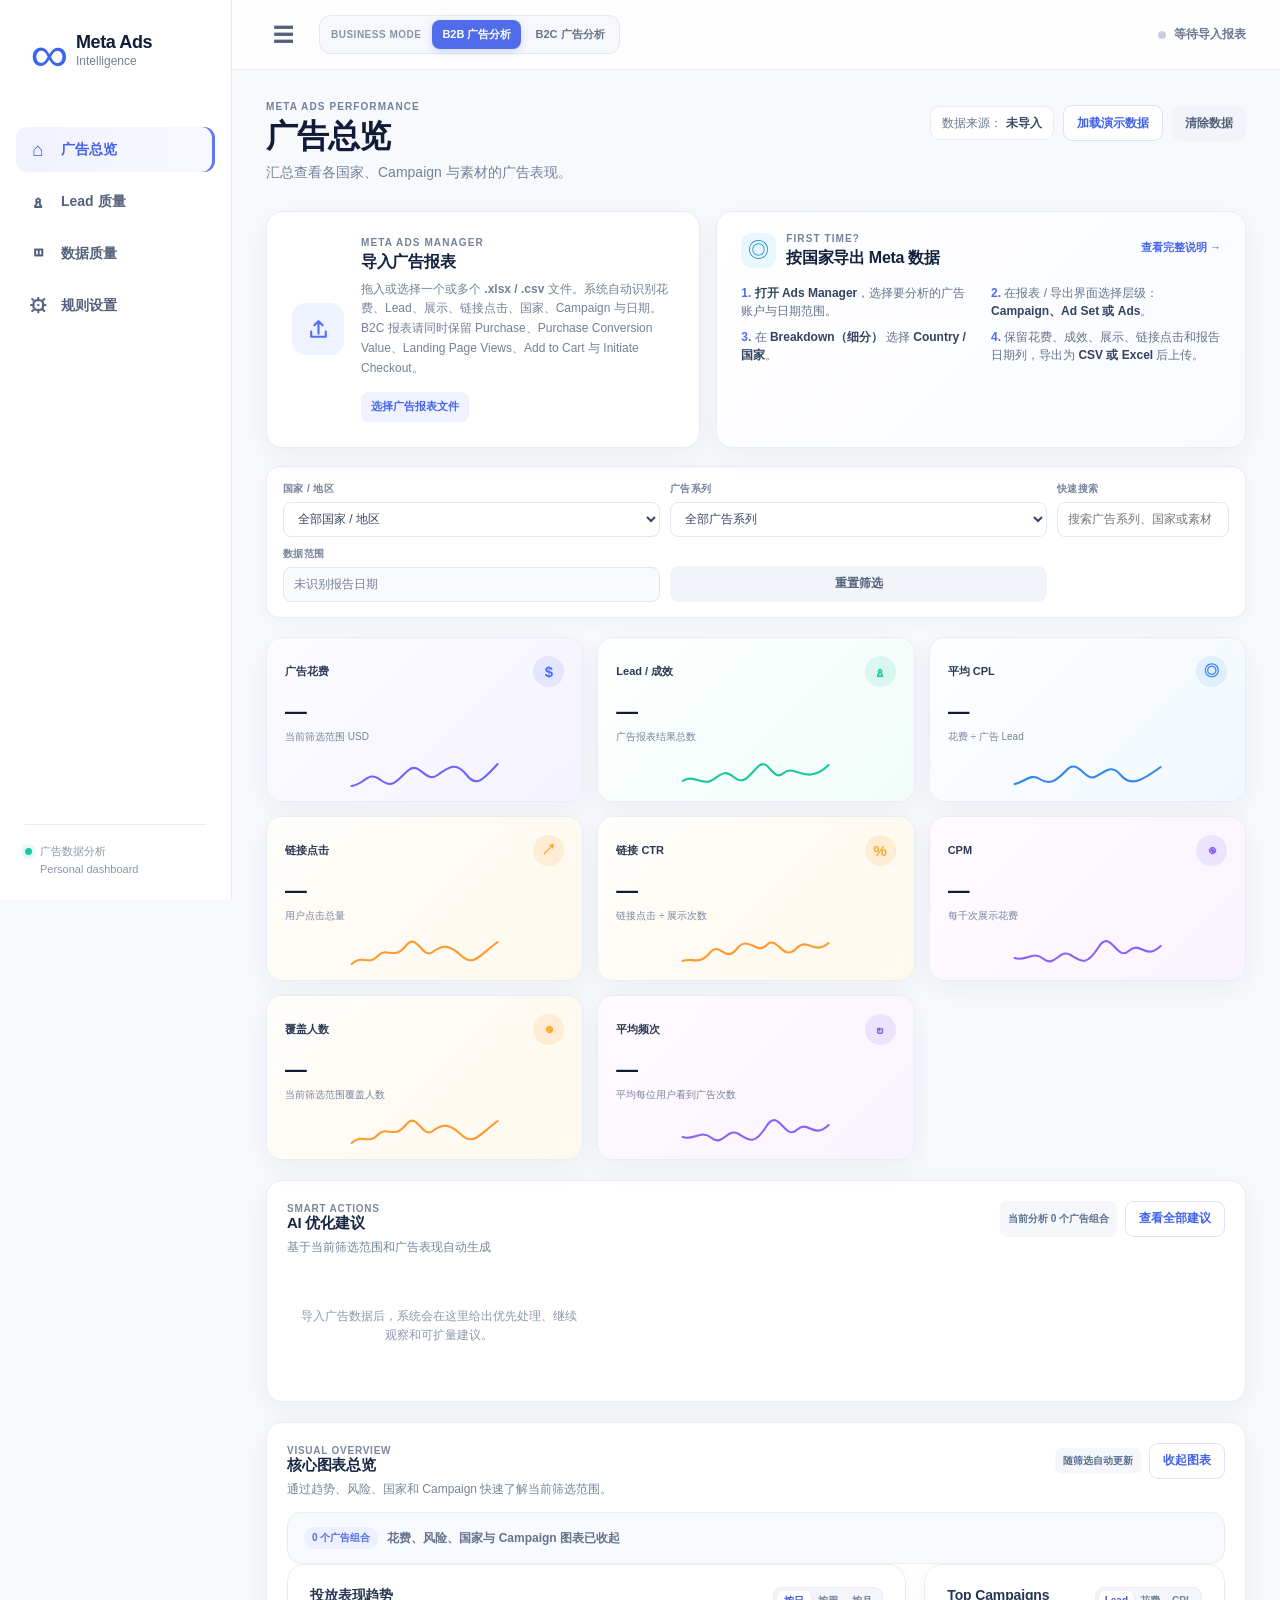
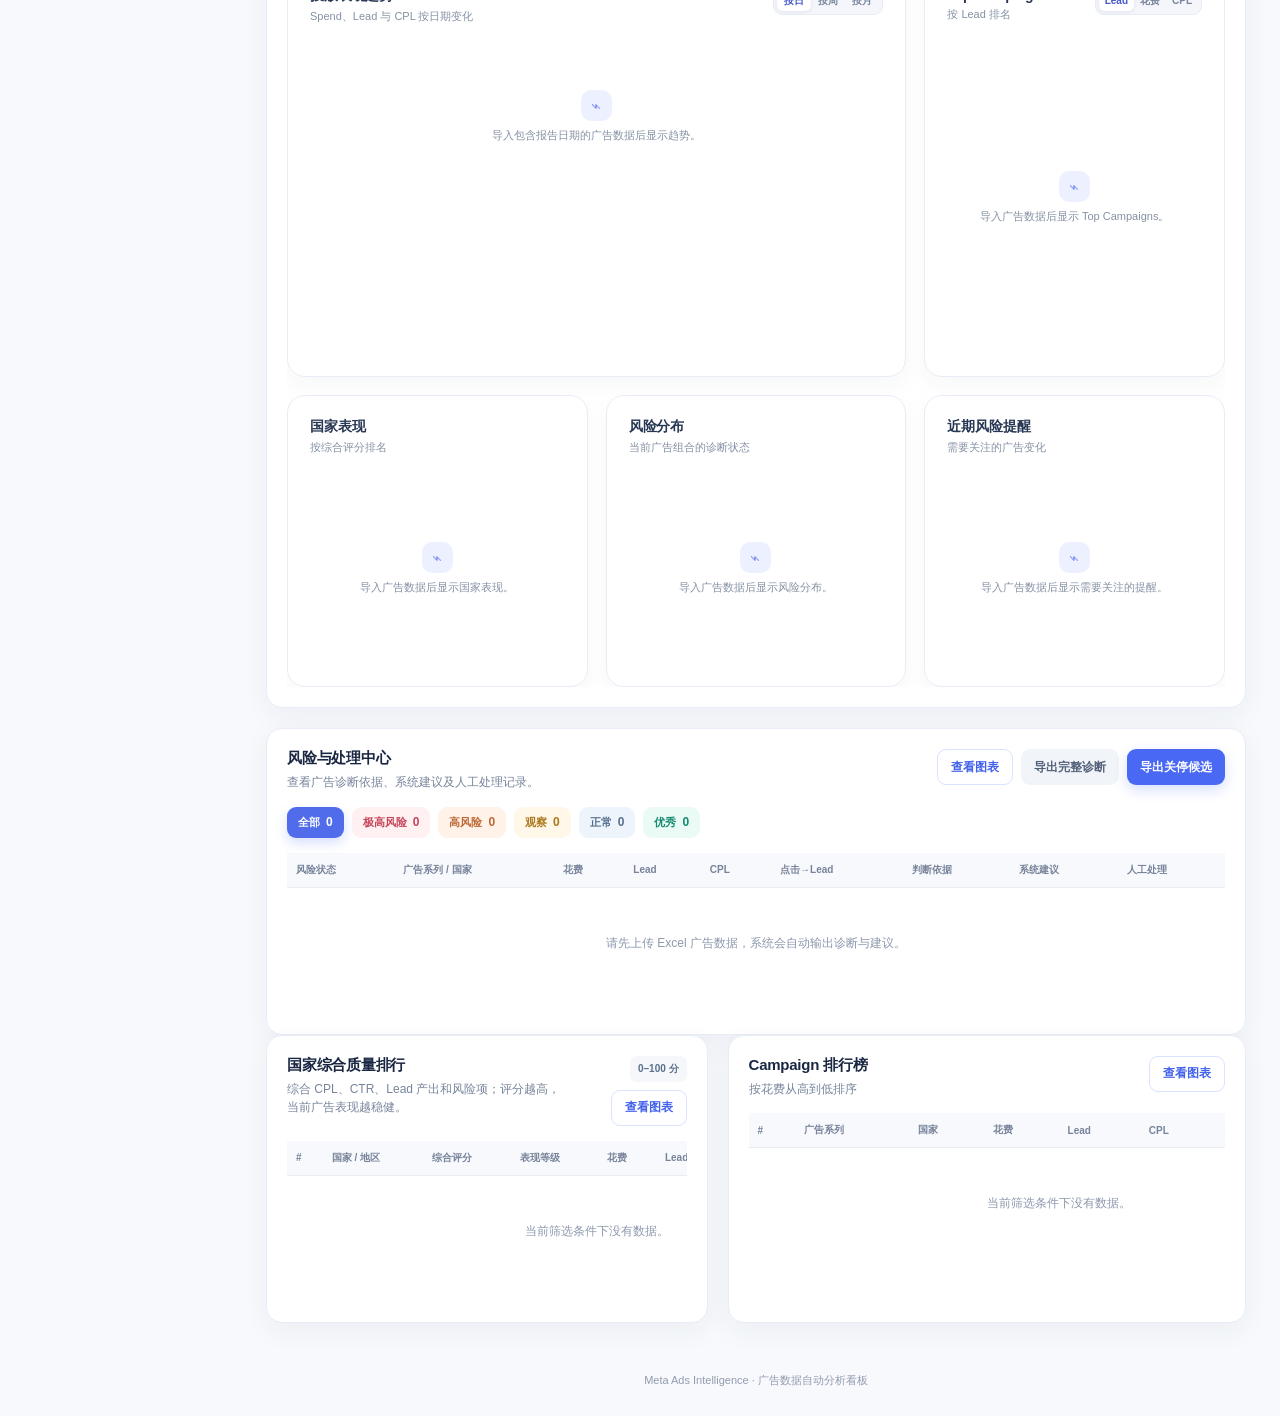
==== index.html @ f7e98a05 "feat: cluster B2C AI recommendations" ====
<!doctype html>
<html lang="zh-CN">
<head>
  <meta charset="utf-8"><meta name="viewport" content="width=device-width,initial-scale=1">
  <meta name="description" content="Personal Ads Intelligence Dashboard">
  <title>Meta Ads Intelligence</title>
  <link rel="stylesheet" href="styles.css">
</head>
<body>
<div class="app-shell">
  <aside class="sidebar">
    <div class="sidebar-brand"><div class="meta-mark" aria-hidden="true">∞</div><div><strong>Meta Ads</strong><span>Intelligence</span></div></div>
    <nav class="side-nav" aria-label="主导航">
      <button class="nav-item active b2b-only" data-view="dashboard"><i>⌂</i><span>广告总览</span></button>
      <button class="nav-item b2b-only" data-view="leads"><i>♙</i><span>Lead 质量</span></button>
      <button class="nav-item b2b-only" data-view="quality"><i>◫</i><span>数据质量</span></button>
      <button class="nav-item b2c-only" data-view="ecommerce"><i>⌂</i><span>电商总览</span></button>
      <button class="nav-item b2c-only" data-view="funnel"><i>▽</i><span>转化漏斗</span></button>
      <button class="nav-item b2c-only" data-view="quality"><i>◫</i><span>数据质量</span></button>
      <button class="nav-item" data-view="rules"><i>⚙</i><span>规则设置</span></button>
    </nav>
    <div class="sidebar-note"><span></span><p>广告数据分析<br>Personal dashboard</p></div>
  </aside>

  <section class="main-shell">
    <header class="main-header"><button class="menu-icon" aria-label="菜单">☰</button><div class="business-mode-switch" role="group" aria-label="业务模式"><span>Business Mode</span><button type="button" data-business-mode="b2b-lead" class="active">B2B 广告分析</button><button type="button" data-business-mode="b2c-commerce">B2C 广告分析</button></div><div class="header-status"><span class="status-dot" id="statusDot"></span><span id="statusText">等待导入报表</span></div></header>

    <main id="dashboardView" class="view active">
      <section class="overview-heading"><div><span class="eyebrow">META ADS PERFORMANCE</span><h1>广告总览</h1><p>汇总查看各国家、Campaign 与素材的广告表现。</p></div><div class="header-tools"><span class="source-chip">数据来源：<b id="dataSourceLabel">未导入</b></span><button class="btn outline" id="demoButton">加载演示数据</button><button class="btn soft" id="clearDataButton">清除数据</button></div></section>

      <section class="import-grid">
        <label class="upload-card" id="adDropZone"><div class="upload-icon"><svg viewBox="0 0 24 24" fill="none" stroke="currentColor" stroke-width="2"><path d="M12 16V4m0 0-4 4m4-4 4 4M5 14v5h14v-5" stroke-linecap="round" stroke-linejoin="round"/></svg></div><div><span class="card-kicker">META ADS MANAGER</span><h2>导入广告报表</h2><p>拖入或选择一个或多个 <b>.xlsx / .csv</b> 文件。系统自动识别花费、Lead、展示、链接点击、国家、Campaign 与日期。B2C 报表请同时保留 Purchase、Purchase Conversion Value、Landing Page Views、Add to Cart 与 Initiate Checkout。</p><span class="upload-button">选择广告报表文件</span></div><input id="adFileInput" type="file" accept=".xlsx,.csv" multiple hidden></label>
        <article class="country-guide"><div class="guide-title"><span class="guide-icon">◎</span><div><span class="card-kicker">FIRST TIME?</span><h2>按国家导出 Meta 数据</h2></div><button class="text-button" id="guideButton">查看完整说明 →</button></div><ol><li><b>打开 Ads Manager</b>，选择要分析的广告账户与日期范围。</li><li>在报表 / 导出界面选择层级：<b>Campaign、Ad Set 或 Ads</b>。</li><li>在 <b>Breakdown（细分）</b> 选择 <b>Country / 国家</b>。</li><li>保留花费、成效、展示、链接点击和报告日期列，导出为 <b>CSV 或 Excel</b> 后上传。</li></ol></article>
      </section>

      <section class="filter-bar" id="sharedFilterBar"><div class="control"><label for="countryFilter">国家 / 地区</label><select id="countryFilter"><option value="">全部国家 / 地区</option></select></div><div class="control"><label for="campaignFilter">广告系列</label><select id="campaignFilter"><option value="">全部广告系列</option></select></div><div class="control search-control"><label for="searchInput">快速搜索</label><input id="searchInput" placeholder="搜索广告系列、国家或素材"></div><div class="control"><label for="rangeText">数据范围</label><input id="rangeText" value="导入报表后自动识别" readonly></div><button class="btn soft reset-button" id="resetButton">重置筛选</button></section>

      <section class="metrics"><article class="metric spend"><div class="metric-head"><small>广告花费</small><i>$</i></div><strong id="mSpend">—</strong><span>当前筛选范围 USD</span><svg viewBox="0 0 150 35" aria-hidden="true"><path d="M2 29 C16 27 18 13 31 23 S48 22 59 13 S76 27 88 18 S107 5 117 18 S134 22 148 7"/></svg></article><article class="metric leads"><div class="metric-head"><small>Lead / 成效</small><i>♙</i></div><strong id="mLeads">—</strong><span>广告报表结果总数</span><svg viewBox="0 0 150 35" aria-hidden="true"><path d="M2 24 C12 17 21 28 30 24 S42 11 53 20 S68 18 78 9 S92 26 103 16 S125 30 148 8"/></svg></article><article class="metric cpl"><div class="metric-head"><small>平均 CPL</small><i>◎</i></div><strong id="mCpl">—</strong><span>花费 ÷ 广告 Lead</span><svg viewBox="0 0 150 35" aria-hidden="true"><path d="M2 27 C12 25 18 16 27 22 S43 25 54 13 S72 24 82 20 S98 6 108 18 S129 24 148 10"/></svg></article><article class="metric clicks"><div class="metric-head"><small>链接点击</small><i>↗</i></div><strong id="mClicks">—</strong><span>用户点击总量</span><svg viewBox="0 0 150 35" aria-hidden="true"><path d="M2 28 C12 18 19 30 28 20 S44 25 56 10 S72 24 83 16 S100 9 112 20 S130 19 148 6"/></svg></article><article class="metric clicks"><div class="metric-head"><small>链接 CTR</small><i>%</i></div><strong id="mCtr">—</strong><span>链接点击 ÷ 展示次数</span><svg viewBox="0 0 150 35" aria-hidden="true"><path d="M2 25 C12 21 18 30 29 17 S44 28 56 13 S76 20 86 9 S102 26 115 13 S132 20 148 7"/></svg></article><article class="metric cpm"><div class="metric-head"><small>CPM</small><i>◉</i></div><strong id="mCpm">—</strong><span>每千次展示花费</span><svg viewBox="0 0 150 35" aria-hidden="true"><path d="M2 22 C13 26 20 14 31 23 S47 12 58 19 S74 30 86 11 S104 26 116 15 S132 25 148 10"/></svg></article><article class="metric clicks"><div class="metric-head"><small>覆盖人数</small><i>◉</i></div><strong id="mReach">—</strong><span>当前筛选范围覆盖人数</span><svg viewBox="0 0 150 35" aria-hidden="true"><path d="M2 28 C12 18 19 30 28 20 S44 25 56 10 S72 24 83 16 S100 9 112 20 S130 19 148 6"/></svg></article><article class="metric cpm"><div class="metric-head"><small>平均频次</small><i>↻</i></div><strong id="mFrequency">—</strong><span>平均每位用户看到广告次数</span><svg viewBox="0 0 150 35" aria-hidden="true"><path d="M2 22 C13 26 20 14 31 23 S47 12 58 19 S74 30 86 11 S104 26 116 15 S132 25 148 10"/></svg></article></section>

      
      <section class="panel advice-panel">
        <div class="panel-head">
          <div><span class="section-label">SMART ACTIONS</span><h2>AI 优化建议</h2><p>基于当前筛选范围和广告表现自动生成</p></div>
          <div class="section-actions"><span class="panel-tag" id="adviceMeta">当前分析 0 个广告组合</span><button class="btn outline" id="viewAllAdviceButton">查看全部建议</button></div>
        </div>
        <div class="advice-list" id="adviceList"><div class="empty">导入广告数据后，系统会在这里给出优先处理、继续观察和可扩量建议。</div></div>
      </section>

      <section class="panel core-charts-panel" id="coreChartsPanel">
        <div class="panel-head core-charts-head">
          <div><span class="section-label">VISUAL OVERVIEW</span><h2>核心图表总览</h2><p>通过趋势、风险、国家和 Campaign 快速了解当前筛选范围。</p></div>
          <div class="section-actions"><span class="panel-tag">随筛选自动更新</span><button class="btn outline chart-toggle" type="button" id="overviewChartsToggle" data-overview-toggle aria-expanded="true">收起图表</button></div>
        </div>
        <div class="core-charts-summary" id="coreChartsSummary" hidden></div>
        <div class="core-charts-content" id="coreChartsContent">
          <div class="core-chart-grid">
            <article class="chart-card trend-card">
              <div class="chart-card-head">
                <div><h3>投放表现趋势</h3><p>Spend、Lead 与 CPL 按日期变化</p></div>
                <div class="chart-head-actions"><div class="chart-segmented" aria-label="趋势时间粒度"><button type="button" data-trend-granularity="day" class="active">按日</button><button type="button" data-trend-granularity="week">按周</button><button type="button" data-trend-granularity="month">按月</button></div></div>
              </div>
              <div class="chart-host trend-host" id="overviewTrendChart"></div>
            </article>
            <article class="chart-card top-campaigns-card">
              <div class="chart-card-head">
                <div><h3>Top Campaigns</h3><p id="topCampaignsSubtitle">按 Lead 排名</p></div>
                <div class="chart-segmented compact" aria-label="Top Campaign 指标"><button type="button" data-overview-campaign-metric="lead" class="active">Lead</button><button type="button" data-overview-campaign-metric="spend">花费</button><button type="button" data-overview-campaign-metric="cpl">CPL</button></div>
              </div>
              <div class="chart-host ranking-host" id="overviewCampaignChart"></div>
            </article>
            <article class="chart-card country-overview-card">
              <div class="chart-card-head"><div><h3>国家表现</h3><p>按综合评分排名</p></div></div>
              <div class="chart-host compact-ranking-host" id="overviewCountryChart"></div>
            </article>
            <article class="chart-card risk-overview-card">
              <div class="chart-card-head"><div><h3>风险分布</h3><p>当前广告组合的诊断状态</p></div></div>
              <div class="chart-host risk-donut-host" id="overviewRiskChart"></div>
            </article>
            <article class="chart-card recent-alerts-card">
              <div class="chart-card-head"><div><h3>近期风险提醒</h3><p>需要关注的广告变化</p></div></div>
              <div class="chart-host alerts-host" id="overviewAlertsChart"></div>
            </article>
          </div>
        </div>
      </section>

      <div class="stop-panel" id="stopPanel"></div>
      <section class="panel data-card" id="riskCenter"><div class="panel-head"><div><h2>风险与处理中心</h2><p>查看广告诊断依据、系统建议及人工处理记录。</p></div><div class="section-actions"><button class="btn outline chart-toggle" type="button" data-chart-toggle="risk" aria-expanded="false">查看图表</button><button class="btn soft" id="exportAllButton">导出完整诊断</button><button class="btn primary" id="exportStopButton">导出关停候选</button></div></div><div class="module-chart-panel" id="riskCharts" hidden></div><div class="risk-filter-bar" id="riskFilterBar" aria-label="风险状态筛选"></div><div class="table-wrap collapsible-list"><table class="data-table"><thead><tr><th>风险状态</th><th>广告系列 / 国家</th><th>花费</th><th>Lead</th><th>CPL</th><th>点击→Lead</th><th>判断依据</th><th>系统建议</th><th>人工处理</th></tr></thead><tbody id="riskTable"><tr><td colspan="9"><div class="empty">暂无数据</div></td></tr></tbody></table></div><div class="list-toggle-wrap" id="riskTableToggle"></div></section>
      <section class="tables">
        <article class="panel data-card country-quality-card" id="countryQualityCard"><div class="panel-head"><div><h2>国家综合质量排行</h2><p>综合 CPL、CTR、Lead 产出和风险项；评分越高，当前广告表现越稳健。</p></div><div class="section-actions"><span class="panel-tag">0–100 分</span><button class="btn outline chart-toggle" type="button" data-chart-toggle="country" aria-expanded="false">查看图表</button></div></div><div class="module-chart-panel" id="countryCharts" hidden></div><div class="table-wrap collapsible-list"><table class="data-table"><thead><tr><th>#</th><th>国家 / 地区</th><th>综合评分</th><th>表现等级</th><th>花费</th><th>Lead</th><th>CPL</th><th>CTR</th><th>风险项</th></tr></thead><tbody id="countryQualityTable"><tr><td colspan="9"><div class="empty">暂无数据</div></td></tr></tbody></table></div><div class="list-toggle-wrap" id="countryQualityToggle"></div></article>
        <article class="panel data-card" id="campaignRankingCard"><div class="panel-head"><div><h2>Campaign 排行榜</h2><p>按花费从高到低排序</p></div><div class="section-actions"><button class="btn outline chart-toggle" type="button" data-chart-toggle="campaign" aria-expanded="false">查看图表</button></div></div><div class="module-chart-panel" id="campaignCharts" hidden></div><div class="table-wrap collapsible-list"><table class="data-table"><thead><tr><th>#</th><th>广告系列</th><th>国家</th><th>花费</th><th>Lead</th><th>CPL</th><th>点击</th><th>CPM</th></tr></thead><tbody id="campaignTable"><tr><td colspan="8"><div class="empty">暂无数据</div></td></tr></tbody></table></div><div class="list-toggle-wrap" id="campaignTableToggle"></div></article>
      </section>
    </main>


    <main id="ecommerceView" class="view">
      <section class="overview-heading"><div><span class="eyebrow">META E-COMMERCE PERFORMANCE</span><h1>B2C 电商广告分析</h1><p>以 Meta Purchases、Meta Attributed GMV、ROAS 和 CPA 为核心，结合转化漏斗定位问题。</p></div><div class="header-tools"><span class="source-chip">数据来源：<b id="b2cSourceLabel">未导入</b></span></div></section>
      <section class="import-grid b2c-import-grid"><label class="upload-card" id="b2cAdDropZone"><div class="upload-icon"><svg viewBox="0 0 24 24" fill="none" stroke="currentColor" stroke-width="2"><path d="M12 16V4m0 0-4 4m4-4 4 4M5 14v5h14v-5" stroke-linecap="round" stroke-linejoin="round"/></svg></div><div><span class="card-kicker">META ADS MANAGER</span><h2>导入 B2C Meta 广告报表</h2><p>拖入或选择一个或多个 <b>.xlsx / .csv</b> 文件，系统自动识别 Spend、Purchase、GMV、LPV、ATC、Checkout、Reach、Frequency 等电商广告指标。</p><span class="upload-button">选择 B2C 广告报表</span></div><input id="b2cAdFileInput" type="file" accept=".xlsx,.csv" multiple hidden></label></section>
      <section class="metrics" id="b2cMetrics"></section>
      <section class="panel advice-panel"><div class="panel-head"><div><span class="section-label">SMART E-COMMERCE ACTIONS</span><h2>AI 优化建议</h2><p>按 ROAS、CPA、Purchase 和转化漏斗自动生成</p></div><div class="section-actions"><span class="panel-tag" id="b2cAdviceMeta">当前分析 0 个广告组合</span></div></div><div class="advice-list" id="b2cAdviceList"><div class="empty">导入包含 Purchase、GMV 与漏斗字段的 Meta 报表后，系统会在这里给出建议。</div></div><div class="list-toggle-wrap" id="b2cAdviceToggle"></div></section>
      <section class="panel commerce-trend-panel"><div class="panel-head"><div><span class="section-label">CORE E-COMMERCE TREND</span><h2>核心趋势</h2><p>所有趋势随当前日期、国家和 Campaign 筛选条件自动更新。</p></div><div class="commerce-segmented" id="b2cTrendMetricControls" aria-label="B2C 趋势指标"><button type="button" data-commerce-trend="spend" class="active">Spend</button><button type="button" data-commerce-trend="purchases">Purchases</button><button type="button" data-commerce-trend="metaAttributedGmv">GMV</button><button type="button" data-commerce-trend="roas">ROAS</button><button type="button" data-commerce-trend="cpa">CPA</button><button type="button" data-commerce-trend="purchaseCvr">CVR</button></div></div><div id="b2cTrendChart" class="commerce-trend-chart"></div></section>
      <section class="panel commerce-funnel-panel"><div class="panel-head"><div><span class="section-label">ECOMMERCE CONVERSION FUNNEL</span><h2>电商转化漏斗</h2><p>Impressions → Link Clicks → LPV → Add to Cart → Checkout → Purchase</p></div><div class="section-actions"><button class="btn outline" type="button" data-view="funnel">查看完整漏斗</button></div></div><div id="b2cFunnelCompact" class="commerce-funnel-grid compact"></div></section>
      <section class="panel commerce-risk-panel"><div class="panel-head"><div><span class="section-label">E-COMMERCE RISK OVERVIEW</span><h2>B2C 风险分布</h2><p>按 ROAS、CPA、无购买、漏斗和 Frequency 信号汇总；点击状态查看对应广告明细。</p></div><div class="section-actions"><span class="panel-tag">随筛选自动更新</span></div></div><div class="commerce-risk-distribution" id="b2cRiskDistribution"></div></section>
      <section class="panel data-card commerce-analysis-card" id="b2cCountryAnalysis"><div class="panel-head"><div><h2>国家 / 地区表现</h2><p>按商业结果、流量效率和风险建议查看当前筛选范围。</p></div><div class="commerce-segmented" aria-label="国家排序"><button type="button" data-commerce-sort="countries:spend" class="active">Spend</button><button type="button" data-commerce-sort="countries:purchases">Purchases</button><button type="button" data-commerce-sort="countries:metaAttributedGmv">GMV</button><button type="button" data-commerce-sort="countries:roas">ROAS</button><button type="button" data-commerce-sort="countries:cpa">CPA</button></div></div><div class="table-wrap collapsible-list"><table class="data-table b2c-analysis-table" id="b2cCountryTable"></table></div><div class="list-toggle-wrap" id="b2cCountryToggle"></div></section>
      <section class="panel data-card commerce-analysis-card" id="b2cCampaignAnalysis"><div class="panel-head"><div><h2>B2C Campaign 分析</h2><p>按 Spend、购买、GMV、ROAS 与漏斗表现汇总；默认展示前 5 个 Campaign。</p></div><div class="commerce-segmented" aria-label="Campaign 排序"><button type="button" data-commerce-sort="campaigns:spend" class="active">Spend</button><button type="button" data-commerce-sort="campaigns:purchases">Purchases</button><button type="button" data-commerce-sort="campaigns:metaAttributedGmv">GMV</button><button type="button" data-commerce-sort="campaigns:roas">ROAS</button><button type="button" data-commerce-sort="campaigns:cpa">CPA</button></div></div><div class="table-wrap collapsible-list"><table class="data-table b2c-analysis-table" id="b2cCampaignTable"></table></div><div class="list-toggle-wrap" id="b2cCampaignToggle"></div></section>
      <section class="panel data-card commerce-analysis-card" id="b2cCreativeAnalysis"><div class="panel-head"><div><h2>Creative / 素材分析</h2><p>重点识别 CTR、Frequency、CPA、ROAS 与素材疲劳信号。</p></div><div class="commerce-segmented" aria-label="素材排序"><button type="button" data-commerce-sort="creatives:spend" class="active">Spend</button><button type="button" data-commerce-sort="creatives:purchases">Purchases</button><button type="button" data-commerce-sort="creatives:metaAttributedGmv">GMV</button><button type="button" data-commerce-sort="creatives:roas">ROAS</button><button type="button" data-commerce-sort="creatives:cpa">CPA</button></div></div><div class="table-wrap collapsible-list"><table class="data-table b2c-analysis-table" id="b2cCreativeTable"></table></div><div class="list-toggle-wrap" id="b2cCreativeToggle"></div></section>
      <section class="panel data-card" id="b2cRiskCenter"><div class="panel-head"><div><h2>B2C 风险与广告明细</h2><p>商业结果、转化漏斗、素材疲劳与受众饱和诊断；默认只展示前 5 条。</p></div><div class="section-actions"><span class="panel-tag">Meta 归因数据</span></div></div><div class="table-wrap collapsible-list"><table class="data-table b2c-data-table"><thead><tr><th>日期</th><th>风险状态</th><th>Country</th><th>Account</th><th>Campaign</th><th>Ad Set</th><th>Ad</th><th>Creative</th><th>Placement</th><th>Spend</th><th>Impressions</th><th>Reach</th><th>Frequency</th><th>Link Clicks</th><th>CTR</th><th>CPC</th><th>CPM</th><th>Landing Page Views</th><th>LPV Rate</th><th>Add to Cart</th><th>ATC Rate</th><th>Initiate Checkout</th><th>Checkout Rate</th><th>Purchases</th><th>Checkout Completion Rate</th><th>Purchase CVR</th><th>Meta GMV</th><th>CPA</th><th>AOV</th><th>ROAS</th><th>Diagnosis</th><th>Suggested Action</th><th>Details</th><th>Current Status</th></tr></thead><tbody id="b2cRiskTable"><tr><td colspan="34"><div class="empty">暂无数据</div></td></tr></tbody></table></div><div class="list-toggle-wrap" id="b2cRiskTableToggle"></div></section>
      <p class="mini-note commerce-data-note" id="b2cDataSummary"></p>
    </main>

    <main id="funnelView" class="view"><section class="overview-heading compact"><div><span class="eyebrow">ECOMMERCE CONVERSION FUNNEL</span><h1>转化漏斗</h1><p>从广告展示到最终购买，查看每一步的数量、转化率和当前诊断重点。</p></div></section><section class="panel commerce-funnel-panel full"><div id="b2cFunnelFull" class="commerce-funnel-grid"></div><div id="b2cFunnelSummary"></div></section></main>

    <main id="leadsView" class="view"><section class="overview-heading compact"><div><span class="eyebrow">LEAD QUALITY</span><h1>Lead 质量</h1><p>上传销售或 CRM Lead 文件，查看匹配情况与实际获客质量。</p></div></section><section class="import-grid lead-import-grid"><label class="upload-card lead-upload" id="leadDropZone"><div class="upload-icon mint"><svg viewBox="0 0 24 24" fill="none" stroke="currentColor" stroke-width="2"><path d="M12 16V4m0 0-4 4m4-4 4 4M5 14v5h14v-5" stroke-linecap="round" stroke-linejoin="round"/></svg></div><div><span class="card-kicker">CRM / SALES DATA</span><h2>导入 Lead 质量文件</h2><p>支持 <b>.csv / .xlsx</b>。导入前可确认字段映射。</p><span class="upload-button mint-button">选择 Lead 文件</span></div><input id="leadFileInput" type="file" accept=".csv,.xlsx" multiple hidden></label><article class="country-guide"><div class="guide-title"><span class="guide-icon mint">✓</span><div><span class="card-kicker">MATCHING</span><h2>销售质量数据：<span id="leadSourceLabel">未导入</span></h2></div></div><ol><li>优先用 <b>Ad ID、Ad Set ID、Campaign ID</b> 匹配。</li><li>没有 ID 时，使用精确的 <b>Campaign + 国家</b>。</li><li>不确定的 Lead 会标为待确认，不并入质量指标。</li></ol></article></section><section class="metrics lead-metrics"><article class="metric leads"><div class="metric-head"><small>Lead 文件总数</small><i>▤</i></div><strong id="leadTotal">—</strong><span>销售文件记录</span></article><article class="metric spend"><div class="metric-head"><small>已匹配 Lead</small><i>✓</i></div><strong id="leadMatched">—</strong><span>稳定 ID 或 Campaign + 国家</span></article><article class="metric cpl"><div class="metric-head"><small>有效 Lead</small><i>★</i></div><strong id="validLead">—</strong><span>排除重复与内部测试</span></article><article class="metric clicks"><div class="metric-head"><small>有效 Lead 率</small><i>%</i></div><strong id="validLeadRate">—</strong><span>需要广告 Lead 与状态字段</span></article><article class="metric cpm"><div class="metric-head"><small>有效 Lead CPL</small><i>$</i></div><strong id="validLeadCpl">—</strong><span>需存在可匹配有效 Lead</span></article></section><section class="panel analysis"><div class="panel-head"><div><h2>Lead 匹配与质量</h2><p id="leadQualitySummary">尚未导入 Lead 明细，因此没有 Lead 质量结论。</p></div></div><div id="leadQualityContent" class="quality-content empty">请导入 Lead CSV 或 Excel 文件。</div></section></main>

    <main id="qualityView" class="view"><section class="overview-heading compact"><div><span class="eyebrow">DATA HEALTH</span><h1>数据质量</h1><p>检查广告字段、销售状态与 Lead 匹配是否适合用于分析。</p></div></section><section class="panel analysis"><div id="qualityContent" class="quality-grid"></div></section></main>

    <main id="rulesView" class="view"><section class="overview-heading compact"><div><span class="eyebrow">DIAGNOSTIC RULES</span><h1>规则设置</h1><p>调整阈值后，广告诊断将立即按新规则重新计算。</p></div></section><section class="panel form-card"><div class="settings-grid rules-grid b2b-rules-only"><label>极高风险：无 Lead 花费 ≥ USD<input id="extremeSpendRule" type="number" min="0" step="1"></label><label>极高风险：无 Lead 点击 ≥<input id="extremeClicksRule" type="number" min="0" step="1"></label><label>高风险：CPL &gt; USD<input id="highCplRule" type="number" min="0" step="1"></label><label>高风险：最低点击量<input id="highClicksRule" type="number" min="0" step="1"></label><label>高风险：点击→Lead &lt; %<input id="highConversionRule" type="number" min="0" max="100" step="0.1"></label><label>高风险：有效 Lead CPL &gt; USD<input id="highValidCplRule" type="number" min="0" step="1"></label><label>高风险：有效 Lead 率 &lt; %<input id="lowValidRateRule" type="number" min="0" max="100" step="1"></label><label>观察：无 Lead 花费 ≥ USD<input id="watchSpendRule" type="number" min="0" step="1"></label><label>观察：CPL ≥ USD<input id="watchCplRule" type="number" min="0" step="1"></label><label>观察：链接 CTR &lt; %<input id="watchCtrRule" type="number" min="0" step="0.1"></label><label>优秀：CPL ≤ USD<input id="excellentCplRule" type="number" min="0" step="1"></label><label>观察：Frequency ≥<input id="frequencyWarningThresholdRule" type="number" min="0" max="20" step="0.1"></label><label>高风险：Frequency ≥<input id="frequencyHighRiskThresholdRule" type="number" min="0" max="20" step="0.1"></label></div><p class="mini-note b2b-rules-only">Frequency 风险默认按最近7天频次判断。</p><div class="settings-grid rules-grid b2c-rules-only" id="b2cRulesGrid"></div><p class="mini-note b2c-rules-only">Frequency 阈值沿用 B2B 已有的“观察 Frequency / 高风险 Frequency”配置，并默认按最近 7 天判断。Frequency 只用于素材疲劳和受众饱和提醒，不能单独触发自动关停。</p><div class="settings-actions"><button class="btn primary" id="saveRulesButton">保存并重新诊断</button><button class="btn soft" id="resetRulesButton">恢复默认规则</button></div></section></main>
    <footer>Meta Ads Intelligence · 广告数据自动分析看板</footer>
  </section>
</div>


<div class="modal" id="commerceDetailModal"><div class="modal-box commerce-detail-modal"><div class="modal-head"><div><span class="eyebrow" id="commerceDetailEyebrow">B2C DIAGNOSTIC DETAIL</span><h2 id="commerceDetailTitle">诊断详情</h2></div><button type="button" class="close" id="closeCommerceDetail">×</button></div><div id="commerceDetailContent"></div><div class="settings-actions commerce-detail-actions" id="commerceDetailActions"></div></div></div>
<div class="modal" id="adviceModal"><div class="modal-box advice-modal"><div class="modal-head"><div><span class="eyebrow">ALL RECOMMENDATIONS</span><h2>全部优化建议</h2></div><button class="close" id="closeAdvice">×</button></div><div class="advice-filter-bar" id="adviceFilterBar"><button class="advice-filter active" data-advice-filter="all">全部</button><button class="advice-filter critical" data-advice-filter="critical">优先处理</button><button class="advice-filter watch" data-advice-filter="watch">继续观察</button><button class="advice-filter excellent" data-advice-filter="excellent">表现较好</button></div><div class="advice-detail-list" id="adviceDetailList"></div></div></div>
<div class="modal" id="guideModal"><div class="modal-box guide-modal"><div class="modal-head"><div><span class="eyebrow">IMPORT GUIDE</span><h2>如何导出各国家广告数据</h2></div><button class="close" id="closeGuide">×</button></div><div class="guide-steps"><div><b>1</b><p><strong>进入 Ads Manager</strong><br>选择需要分析的广告账户，并设定需要的日期范围。</p></div><div><b>2</b><p><strong>打开报表或导出功能</strong><br>选择 Campaign、Ad Set 或 Ads 层级；建议首次先用 Campaign 层级。</p></div><div><b>3</b><p><strong>按国家细分</strong><br>在 Breakdown / 细分维度中选择 Country / 国家，使每个国家显示为单独的数据行。</p></div><div><b>4</b><p><strong>保留关键列并导出 Excel</strong><br>至少包含：国家/地区、Campaign、花费、成效或 Lead、展示、链接点击、报告起止日期。导出 .xlsx 后拖入本页。</p></div></div><p class="mini-note">Meta 的页面名称可能随语言或界面更新略有不同；只要导出文件包含上述字段，看板即可自动识别。</p></div></div>
<div class="modal" id="mappingModal"><div class="modal-box mapping-box"><div class="modal-head"><h2>Lead 字段映射</h2><button class="close" id="closeMapping">×</button></div><p class="mini-note">请确认系统字段对应 Lead 文件中的哪一列。标记为“可选”的字段不影响导入。</p><div id="mappingFields" class="mapping-fields"></div><div class="settings-actions"><button class="btn primary" id="applyMappingButton">确认导入 Lead</button><button class="btn soft" id="cancelMappingButton">取消</button></div></div></div>
<div class="toast" id="toast"></div>
<script type="module" src="app.js"></script>
</body>
</html>
---- styles.css ----
:root {
  --ink: #14213d;
  --body: #53617b;
  --muted: #8390a8;
  --line: #e8edf5;
  --canvas: #f7f9fc;
  --white: #ffffff;
  --primary: #4968f3;
  --primary-soft: #eef1ff;
  --blue: #3386ef;
  --blue-soft: #eef6ff;
  --mint: #1dc9a1;
  --mint-soft: #ecfbf7;
  --amber: #f6a829;
  --amber-soft: #fff8ea;
  --purple: #8662ef;
  --purple-soft: #f5efff;
  --danger: #dc5265;
  --danger-soft: #fff0f2;
  --warning: #d58b12;
  --warning-soft: #fff7e8;
  --success: #168c70;
  --success-soft: #ecfaf5;
  --shadow: 0 8px 28px rgba(34, 53, 89, .055);
  --radius: 16px;
}

* { box-sizing: border-box; }
html { min-width: 320px; background: var(--canvas); }
body {
  margin: 0;
  color: var(--ink);
  background: var(--canvas);
  font-family: Inter, ui-sans-serif, -apple-system, BlinkMacSystemFont, "Segoe UI", "PingFang SC", "Hiragino Sans GB", "Microsoft YaHei", Arial, sans-serif;
  font-size: 14px;
}
button, input, select { font: inherit; }
button { border: 0; cursor: pointer; }

.app-shell { min-height: 100vh; display: flex; }
.sidebar {
  position: fixed;
  z-index: 10;
  top: 0;
  bottom: 0;
  left: 0;
  display: flex;
  flex-direction: column;
  width: 232px;
  padding: 30px 16px 22px;
  background: var(--white);
  border-right: 1px solid var(--line);
}
.sidebar-brand { display: flex; align-items: center; gap: 11px; padding: 0 10px; }
.meta-mark {
  display: grid;
  width: 39px;
  height: 39px;
  place-items: center;
  color: #3c65ee;
  font-size: 49px;
  font-family: Arial, sans-serif;
  font-weight: 500;
  line-height: 1;
  letter-spacing: -7px;
  transform: scaleX(1.08);
}
.sidebar-brand strong { display: block; color: #101c37; font-size: 18px; letter-spacing: -.4px; }
.sidebar-brand span { display: block; margin-top: 1px; color: #71809b; font-size: 12px; }
.side-nav { display: grid; gap: 7px; margin-top: 58px; }
.nav-item {
  display: flex;
  align-items: center;
  gap: 14px;
  min-height: 45px;
  padding: 0 13px;
  border-radius: 11px;
  color: #53617a;
  background: transparent;
  font-weight: 600;
  text-align: left;
  transition: background .18s ease, color .18s ease, transform .18s ease;
}
.nav-item:hover { color: var(--primary); background: #f5f7ff; }
.nav-item.active { color: #4261ec; background: linear-gradient(90deg, #f1f2ff, #f8f8ff); box-shadow: inset -3px 0 0 #6475f8; }
.nav-item i { width: 18px; color: currentColor; font-size: 19px; font-style: normal; line-height: 1; text-align: center; }
.sidebar-note { display: flex; align-items: flex-start; gap: 8px; margin: auto 9px 0; padding: 17px 0 0; color: #8b96ab; border-top: 1px solid var(--line); }
.sidebar-note span { width: 7px; height: 7px; margin-top: 6px; border-radius: 50%; background: var(--mint); box-shadow: 0 0 0 4px #e5faf4; }
.sidebar-note p { margin: 0; font-size: 11px; line-height: 1.65; }

.main-shell { width: calc(100% - 232px); min-height: 100vh; margin-left: 232px; }
.main-header {
  display: flex;
  align-items: center;
  min-height: 70px;
  padding: 0 34px;
  background: rgba(255, 255, 255, .92);
  border-bottom: 1px solid var(--line);
}
.menu-icon { width: 35px; height: 35px; padding: 0; color: #53617a; background: transparent; font-size: 21px; line-height: 1; }
.header-status { display: flex; align-items: center; gap: 8px; margin-left: auto; color: #6c7890; font-size: 12px; font-weight: 600; }
.status-dot { width: 8px; height: 8px; border-radius: 50%; background: #c8d0df; }
.status-dot.ready { background: var(--mint); box-shadow: 0 0 0 4px #e5faf4; }

.view { display: none; max-width: 1540px; padding: 31px 34px 42px; margin: 0 auto; }
.view.active { display: block; }
.overview-heading { display: flex; align-items: flex-start; justify-content: space-between; gap: 24px; margin-bottom: 27px; }
.overview-heading.compact { margin-bottom: 24px; }
.eyebrow, .card-kicker { display: block; color: #73819b; font-size: 10px; font-weight: 800; letter-spacing: 1.1px; }
.overview-heading h1 { margin: 6px 0 7px; color: #111c38; font-size: 32px; letter-spacing: -1.1px; line-height: 1.13; }
.overview-heading p { max-width: 620px; margin: 0; color: #75829a; font-size: 14px; line-height: 1.6; }
.header-tools { display: flex; flex-wrap: wrap; align-items: center; justify-content: flex-end; gap: 9px; padding-top: 4px; }
.source-chip { display: inline-flex; align-items: center; min-height: 34px; padding: 0 11px; color: #69758c; background: #fff; border: 1px solid var(--line); border-radius: 9px; font-size: 12px; }
.source-chip b { margin-left: 4px; color: #3b4a65; }

.btn { display: inline-flex; align-items: center; justify-content: center; min-height: 36px; padding: 0 13px; border-radius: 9px; font-size: 12px; font-weight: 700; transition: transform .18s ease, box-shadow .18s ease, background .18s ease; }
.btn:hover { transform: translateY(-1px); }
.btn.primary { color: #fff; background: var(--primary); box-shadow: 0 5px 13px rgba(73, 104, 243, .22); }
.btn.primary:hover { background: #3959ea; }
.btn.soft { color: #53617a; background: #f1f4f8; }
.btn.soft:hover { background: #e8edf4; }
.btn.outline { color: #4261ec; background: #fff; border: 1px solid #dbe2ff; }
.btn.outline:hover { background: #f5f6ff; }
.btn.mint-button { color: #087f67; background: #eafaf6; border: 1px solid #d2f3ea; }

.import-grid { display: grid; grid-template-columns: minmax(320px, 1fr) minmax(420px, 1.22fr); gap: 16px; margin-bottom: 18px; }
.upload-card, .country-guide, .panel, .metric {
  border: 1px solid var(--line);
  border-radius: var(--radius);
  background: #fff;
  box-shadow: var(--shadow);
}
.upload-card {
  display: flex;
  align-items: center;
  gap: 17px;
  min-height: 181px;
  padding: 25px;
  cursor: pointer;
  transition: border-color .18s ease, transform .18s ease, background .18s ease;
}
.upload-card:hover, .upload-card.over { border-color: #98a9ff; background: #fafbff; transform: translateY(-1px); }
.upload-icon { display: grid; flex: 0 0 52px; width: 52px; height: 52px; place-items: center; color: #506df0; background: #eff2ff; border-radius: 14px; }
.upload-icon svg { width: 25px; height: 25px; }
.upload-card h2, .country-guide h2 { margin: 4px 0 7px; font-size: 16px; letter-spacing: -.3px; }
.upload-card p { max-width: 440px; margin: 0; color: #748098; font-size: 12px; line-height: 1.65; }
.upload-button { display: inline-flex; min-height: 30px; align-items: center; margin-top: 13px; padding: 0 10px; color: #4664ec; background: #f0f3ff; border-radius: 7px; font-size: 11px; font-weight: 800; }
.country-guide { min-height: 181px; padding: 21px 24px 17px; background: linear-gradient(135deg, #fff 0%, #f9fbff 100%); }
.guide-title { display: flex; align-items: flex-start; gap: 10px; }
.guide-icon { display: grid; flex: 0 0 35px; width: 35px; height: 35px; place-items: center; color: #188dcb; background: #eaf7ff; border-radius: 11px; font-size: 21px; }
.guide-title > div { min-width: 0; }
.guide-title h2 { margin-bottom: 0; }
.text-button { margin: 4px 0 0 auto; padding: 3px 0; color: #4263ee; background: transparent; font-size: 11px; font-weight: 800; white-space: nowrap; }
.text-button:hover { color: #264be3; text-decoration: underline; }
.country-guide ol { display: grid; grid-template-columns: repeat(2, minmax(0, 1fr)); gap: 7px 20px; padding: 0; margin: 15px 0 0; list-style-position: inside; color: #64728b; font-size: 12px; line-height: 1.55; }
.country-guide li::marker { color: #4f6bef; font-weight: 800; }
.country-guide b { color: #33435f; }

.filter-bar { display: grid; grid-template-columns: 175px 1.2fr minmax(220px, 1.2fr) 185px auto; align-items: end; gap: 10px; padding: 15px 16px; margin-bottom: 19px; background: #fff; border: 1px solid var(--line); border-radius: 13px; box-shadow: 0 5px 18px rgba(37, 55, 89, .035); }
.control { min-width: 0; }
.control label { display: block; margin-bottom: 6px; color: #77839b; font-size: 10px; font-weight: 800; letter-spacing: .4px; }
input, select { width: 100%; height: 35px; padding: 0 10px; color: #374661; background: #fff; border: 1px solid #e2e8f1; border-radius: 8px; outline: none; font-size: 12px; transition: border-color .18s ease, box-shadow .18s ease; }
input:focus, select:focus { border-color: #9aaaff; box-shadow: 0 0 0 3px #eef0ff; }
input[readonly] { color: #758198; background: #f8fafc; cursor: default; }
.reset-button { margin-bottom: 0; white-space: nowrap; }

.metrics { display: grid; grid-template-columns: repeat(6, minmax(140px, 1fr)); gap: 14px; margin-bottom: 20px; }
.metric { position: relative; min-width: 0; min-height: 165px; padding: 18px 18px 11px; overflow: hidden; }
.metric::before { position: absolute; inset: 0; opacity: .75; content: ""; pointer-events: none; }
.metric.spend::before { background: linear-gradient(135deg, #fbfaff 0%, #f1efff 100%); }
.metric.leads::before { background: linear-gradient(135deg, #fbfffe 0%, #edfcf8 100%); }
.metric.cpl::before { background: linear-gradient(135deg, #fcfeff 0%, #edf6ff 100%); }
.metric.clicks::before { background: linear-gradient(135deg, #fffefa 0%, #fff6e7 100%); }
.metric.cpm::before { background: linear-gradient(135deg, #fffaff 0%, #f7efff 100%); }
.metric > * { position: relative; z-index: 1; }
.metric-head { display: flex; align-items: center; justify-content: space-between; gap: 6px; }
.metric small { color: #2c3955; font-size: 11px; font-weight: 800; }
.metric i { display: grid; width: 31px; height: 31px; place-items: center; color: var(--primary); background: rgba(97, 109, 255, .12); border-radius: 50%; font-size: 15px; font-style: normal; font-weight: 800; }
.metric.leads i { color: var(--mint); background: rgba(29, 201, 161, .12); }
.metric.cpl i { color: var(--blue); background: rgba(51, 134, 239, .11); }
.metric.clicks i { color: var(--amber); background: rgba(246, 168, 41, .15); }
.metric.cpm i { color: var(--purple); background: rgba(134, 98, 239, .12); }
.metric strong { display: block; margin-top: 12px; color: #101c37; overflow: hidden; font-size: clamp(19px, 1.7vw, 27px); font-variant-numeric: tabular-nums; letter-spacing: -.8px; text-overflow: ellipsis; white-space: nowrap; }
.metric span { display: block; margin-top: 5px; color: #77839a; font-size: 10px; line-height: 1.35; }
.metric svg { position: absolute; right: 13px; bottom: 9px; left: 13px; width: calc(100% - 26px); height: 35px; fill: none; stroke: #6d65fa; stroke-linecap: round; stroke-width: 2.1; }
.metric.leads svg { stroke: #1bc7a1; }.metric.cpl svg { stroke: #3186ef; }.metric.clicks svg { stroke: #ff9a2f; }.metric.cpm svg { stroke: #8b61f4; }

.dashboard-grid { display: grid; grid-template-columns: minmax(0, 1.2fr) minmax(340px, .8fr); gap: 20px; margin-bottom: 20px; }
.panel { min-width: 0; padding: 20px; }
.panel-head { display: flex; align-items: flex-start; justify-content: space-between; gap: 14px; margin-bottom: 15px; }
.panel-head h2 { margin: 0 0 5px; color: #1a2743; font-size: 15px; letter-spacing: -.25px; }
.panel-head p { margin: 0; color: #77849b; font-size: 12px; line-height: 1.55; }
.panel-tag { display: inline-flex; align-items: center; min-height: 26px; padding: 0 8px; color: #59708f; background: #f5f7fa; border-radius: 7px; font-size: 10px; font-weight: 800; white-space: nowrap; }
.canvas-wrap { position: relative; height: 298px; }
.canvas-wrap canvas { max-width: 100%; }
.trend-canvas-wrap { display: flex; flex-direction: column; min-height: 298px; padding-top: 4px; }
.trend-svg { display: block; width: 100%; height: 228px; overflow: visible; }
.trend-date { fill: #8290a7; font-family: inherit; font-size: 10px; font-weight: 600; }
.trend-legend { display: flex; flex-wrap: wrap; justify-content: flex-end; gap: 12px; min-height: 20px; color: #718099; font-size: 10px; font-weight: 800; }
.trend-legend span { display: inline-flex; align-items: center; gap: 5px; }
.trend-legend i { width: 14px; height: 3px; border-radius: 99px; background: #7161ef; }
.trend-legend i.lead { background: #1bc7a1; }.trend-legend i.cpl { background: repeating-linear-gradient(90deg, #3386ef 0 5px, transparent 5px 8px); }
.trend-note { margin: 0; padding: 0 8px; color: #8390a6; font-size: 10px; line-height: 1.45; text-align: center; }
.trend-empty { display: grid; min-height: 240px; place-content: center; gap: 6px; padding: 20px; color: #8a97ab; text-align: center; font-size: 12px; }
.trend-empty b { color: #53617b; font-size: 13px; }
.analysis { margin-bottom: 20px; }
.diagnosis-row { display: flex; align-items: flex-start; gap: 13px; padding: 13px 14px; margin-bottom: 14px; background: #f7f9fd; border-radius: 11px; }
.diagnosis-row > span { display: grid; flex: 0 0 26px; width: 26px; height: 26px; place-items: center; color: #4f6bed; background: #e8edff; border-radius: 8px; font-size: 14px; }
.diagnosis-copy { min-width: 0; }
.diagnosis-copy strong { display: block; font-size: 12px; }
.diagnosis-copy p { margin: 3px 0 0; color: #718098; font-size: 12px; line-height: 1.55; }
.risk-counts { display: flex; flex-wrap: wrap; gap: 7px; margin-top: 14px; }
.risk-count { display: inline-flex; align-items: center; gap: 6px; min-height: 26px; padding: 0 8px; border-radius: 7px; font-size: 10px; font-weight: 800; }
.risk-count b { color: inherit; font-size: 13px; }
.risk-count.extreme { color: var(--danger); background: var(--danger-soft); }.risk-count.high { color: #bf6631; background: #fff0e7; }.risk-count.watch { color: #b57a15; background: var(--warning-soft); }.risk-count.normal { color: #57708c; background: #eff4fa; }.risk-count.excellent { color: var(--success); background: var(--success-soft); }
.stop-panel { display: none; padding: 12px 14px; margin: -6px 0 17px; color: #ab3548; background: var(--danger-soft); border: 1px solid #ffdce1; border-radius: 10px; font-size: 12px; line-height: 1.6; }
.stop-panel.show { display: block; }
.section-actions { display: flex; flex-wrap: wrap; justify-content: flex-end; gap: 8px; }
.section-label { display: block; margin-top: 2px; color: #7b879d; font-size: 10px; font-weight: 800; letter-spacing: .75px; }

.tables { display: grid; grid-template-columns: minmax(0, .92fr) minmax(0, 1.08fr); gap: 20px; }
.data-card { min-width: 0; }
.section-head { display: flex; align-items: flex-start; justify-content: space-between; gap: 14px; margin-bottom: 13px; }
.section-head h2 { margin: 0 0 4px; color: #1c2944; font-size: 15px; }
.section-head p { margin: 0; color: #7a879d; font-size: 11px; line-height: 1.45; }
.table-wrap { overflow: auto; scrollbar-width: thin; }
.data-table { width: 100%; min-width: 620px; border-collapse: collapse; }
.data-table th { padding: 10px 9px; color: #77839a; background: #f7f9fc; border-bottom: 1px solid #e9edf3; font-size: 10px; font-weight: 800; text-align: left; white-space: nowrap; }
.data-table td { padding: 11px 9px; color: #43516b; border-bottom: 1px solid #edf0f5; font-size: 12px; vertical-align: top; }
.data-table tbody tr:last-child td { border-bottom: 0; }.data-table tbody tr:hover td { background: #fbfcff; }
.name, .group-name { max-width: 260px; overflow: hidden; text-overflow: ellipsis; white-space: nowrap; font-weight: 700; }
.sub { display: block; margin-top: 3px; color: #8d99ae; font-size: 10px; line-height: 1.35; }
.rank { display: grid; width: 22px; height: 22px; place-items: center; color: #5066e9; background: #edf0ff; border-radius: 7px; font-size: 10px; font-weight: 800; }
.pill { display: inline-flex; max-width: 145px; padding: 5px 7px; border-radius: 99px; font-size: 10px; font-weight: 800; line-height: 1.15; }
.pill.extreme { color: var(--danger); background: var(--danger-soft); }.pill.high { color: #bd6130; background: #fff0e7; }.pill.watch { color: #b57613; background: var(--warning-soft); }.pill.normal { color: #55708f; background: #eef4fa; }.pill.excellent { color: var(--success); background: var(--success-soft); }
.advice { min-width: 155px; color: #596780; font-size: 11px; line-height: 1.55; }
.row-actions { display: flex; flex-wrap: wrap; gap: 4px; margin-top: 7px; }
.small-btn { min-height: 25px; padding: 0 7px; color: #4f63d3; background: #eef1ff; border-radius: 6px; font-size: 10px; font-weight: 800; }
.small-btn:hover { background: #e2e7ff; }
.empty { padding: 35px 14px; color: #8c98ad; font-size: 12px; line-height: 1.6; text-align: center; }

.lead-import-grid { display: grid; grid-template-columns: minmax(320px, .85fr) minmax(340px, 1.15fr); gap: 16px; margin-bottom: 20px; }
.lead-upload { min-height: 166px; }.lead-notice { display: flex; align-items: center; min-height: 166px; padding: 23px; }
.lead-notice h2 { margin: 5px 0 8px; font-size: 16px; }.lead-notice p { margin: 0; color: #718098; font-size: 12px; line-height: 1.65; }
.lead-metrics { grid-template-columns: repeat(5, minmax(140px, 1fr)); }
.quality-content { min-height: 105px; }.quality-table { min-width: 760px; }.match-status { font-weight: 800; }.match-status.matched { color: var(--success); }.match-status.pending { color: #bb7c13; }.match-status.unmatched { color: #cf5162; }
.quality-grid { display: grid; grid-template-columns: repeat(3, minmax(0, 1fr)); gap: 12px; margin-bottom: 16px; }
.quality-item { min-width: 0; padding: 16px; background: #fbfcff; border: 1px solid #e9edf5; border-radius: 11px; }
.quality-item b { display: block; overflow: hidden; color: #1b2946; font-size: 18px; line-height: 1.25; text-overflow: ellipsis; white-space: nowrap; }.quality-item p { margin: 5px 0 0; color: #758199; font-size: 11px; line-height: 1.55; }

.form-card { max-width: 1100px; }
.settings-grid { display: grid; grid-template-columns: repeat(3, minmax(0, 1fr)); gap: 14px; }
.settings-grid label, .mapping-fields label { display: block; color: #60708a; font-size: 12px; font-weight: 700; line-height: 1.45; }
.settings-grid input, .settings-grid select, .mapping-fields select { margin-top: 7px; }
.rules-grid { grid-template-columns: repeat(3, minmax(0, 1fr)); }
.settings-actions { display: flex; flex-wrap: wrap; gap: 9px; margin-top: 20px; }

.modal { position: fixed; z-index: 30; inset: 0; display: none; align-items: center; justify-content: center; padding: 18px; background: rgba(22, 35, 62, .38); backdrop-filter: blur(3px); }
.modal.open { display: flex; }
.modal-box { width: min(610px, calc(100vw - 36px)); max-height: calc(100vh - 36px); padding: 23px; overflow: auto; background: #fff; border-radius: 18px; box-shadow: 0 28px 80px rgba(19, 34, 62, .28); }
.modal-head { display: flex; align-items: flex-start; justify-content: space-between; gap: 15px; margin-bottom: 17px; }.modal-head h2 { margin: 5px 0 0; font-size: 18px; letter-spacing: -.3px; }
.close { display: grid; flex: 0 0 31px; width: 31px; height: 31px; place-items: center; padding: 0; color: #647089; background: #f2f5f9; border-radius: 9px; font-size: 22px; line-height: 1; }.close:hover { background: #e8edf3; }
.guide-steps { display: grid; gap: 11px; }.guide-steps > div { display: flex; align-items: flex-start; gap: 12px; padding: 12px; background: #f8faff; border: 1px solid #ecf0fa; border-radius: 10px; }.guide-steps b { display: grid; flex: 0 0 24px; width: 24px; height: 24px; place-items: center; color: #fff; background: #5470ef; border-radius: 50%; font-size: 11px; }.guide-steps p { margin: 0; color: #61708a; font-size: 12px; line-height: 1.65; }.guide-steps strong { color: #263652; }
.mini-note { margin: 15px 0 0; color: #78849a; font-size: 11px; line-height: 1.6; }.mapping-box { width: min(740px, calc(100vw - 36px)); }.mapping-fields { display: grid; grid-template-columns: repeat(2, minmax(0, 1fr)); gap: 12px; max-height: 57vh; padding: 3px; overflow: auto; }
.toast { position: fixed; z-index: 40; bottom: 24px; left: 50%; padding: 11px 15px; color: #fff; background: #263551; border-radius: 10px; box-shadow: 0 10px 30px rgba(23, 37, 64, .2); font-size: 12px; font-weight: 600; opacity: 0; pointer-events: none; transform: translate(-50%, 20px); transition: opacity .2s ease, transform .2s ease; }.toast.show { opacity: 1; transform: translate(-50%, 0); }
footer { padding: 8px 34px 28px; color: #929caf; font-size: 11px; text-align: center; }

@media (max-width: 1320px) {
  .metrics { grid-template-columns: repeat(3, minmax(170px, 1fr)); }
  .lead-metrics { grid-template-columns: repeat(3, minmax(170px, 1fr)); }
  .filter-bar { grid-template-columns: repeat(2, minmax(0, 1fr)) auto; }
  .search-control { grid-column: auto; }
}
@media (max-width: 1080px) {
  .sidebar { width: 205px; }.main-shell { width: calc(100% - 205px); margin-left: 205px; }.view { padding-right: 24px; padding-left: 24px; }.main-header { padding: 0 24px; }
  .import-grid, .lead-import-grid, .dashboard-grid, .tables { grid-template-columns: 1fr; }.country-guide ol { grid-template-columns: repeat(2, minmax(0, 1fr)); }
  .settings-grid, .rules-grid { grid-template-columns: repeat(2, minmax(0, 1fr)); }
}
@media (max-width: 760px) {
  body.nav-open { overflow: hidden; } body.nav-open::after { position: fixed; z-index: 9; inset: 0; background: rgba(18, 28, 48, .28); content: ""; }
  .sidebar { width: 245px; box-shadow: 18px 0 40px rgba(20, 32, 56, .15); transform: translateX(-105%); transition: transform .22s ease; }.nav-open .sidebar { transform: translateX(0); }
  .main-shell { width: 100%; margin-left: 0; }.main-header { min-height: 59px; padding: 0 16px; }.view { padding: 24px 16px 30px; }.overview-heading { flex-direction: column; margin-bottom: 21px; }.overview-heading h1 { font-size: 27px; }.header-tools { justify-content: flex-start; padding-top: 0; }
  .import-grid, .lead-import-grid { gap: 12px; }.upload-card, .country-guide { min-height: auto; padding: 19px; }.upload-card { align-items: flex-start; }.upload-icon { flex-basis: 44px; width: 44px; height: 44px; }.country-guide ol { grid-template-columns: 1fr; }
  .filter-bar { grid-template-columns: 1fr; padding: 13px; }.reset-button { width: 100%; }.metrics, .lead-metrics { grid-template-columns: repeat(2, minmax(0, 1fr)); gap: 10px; }.metric { min-height: 150px; padding: 14px; }.metric strong { font-size: 21px; }.metric svg { right: 9px; bottom: 7px; left: 9px; width: calc(100% - 18px); }
  .panel { padding: 16px; }.canvas-wrap { height: 245px; }.panel-head, .section-head { flex-direction: column; }.section-actions { justify-content: flex-start; }.quality-grid, .settings-grid, .rules-grid, .mapping-fields { grid-template-columns: 1fr; }.header-status { font-size: 11px; }.sidebar-note { display: none; }
}
@media (max-width: 420px) {
  .metrics, .lead-metrics { grid-template-columns: 1fr; }.metric { min-height: 137px; }.header-tools .btn { flex: 1; }.source-chip { width: 100%; }.guide-title { flex-wrap: wrap; }.text-button { width: 100%; margin: 0; text-align: left; }.diagnosis-row { padding: 11px; }.settings-actions .btn { flex: 1; }
}

/* Overview intelligence modules */
.advice-panel { margin-bottom: 20px; }
.advice-panel .panel-head { margin-bottom: 16px; }
.advice-list { display: grid; grid-template-columns: repeat(3, minmax(0, 1fr)); gap: 12px; }
.advice-card { display: flex; min-width: 0; gap: 11px; padding: 14px; background: #fbfcff; border: 1px solid #e9edf5; border-radius: 12px; }
.advice-card.critical { background: #fffafb; border-color: #ffe1e5; }.advice-card.watch { background: #fffdf8; border-color: #f9eac9; }.advice-card.excellent { background: #f9fffd; border-color: #d9f4ea; }.advice-card.info { background: #f9fbff; border-color: #e4ebf9; }
.advice-icon { display: grid; flex: 0 0 29px; width: 29px; height: 29px; place-items: center; color: #fff; background: #6180f5; border-radius: 9px; font-size: 14px; font-weight: 900; }.advice-card.critical .advice-icon { background: #df5b6c; }.advice-card.watch .advice-icon { background: #e0a133; }.advice-card.excellent .advice-icon { background: #1caa88; }
.advice-label { display: block; color: #75819a; font-size: 10px; font-weight: 900; letter-spacing: .5px; }.advice-card h3 { margin: 3px 0 4px; color: #273550; font-size: 12px; line-height: 1.35; }.advice-card p { margin: 0; color: #6e7d95; font-size: 11px; line-height: 1.55; }
.overview-grid { grid-template-columns: minmax(0, 1.35fr) minmax(330px, .65fr); }.top-campaign-panel { min-height: 340px; }.top-campaign-list { display: grid; gap: 17px; padding-top: 5px; }.top-campaign-item { display: flex; align-items: flex-start; gap: 10px; }.campaign-dot { display: grid; flex: 0 0 28px; width: 28px; height: 28px; place-items: center; color: #fff; background: var(--campaign-color); border-radius: 50%; font-size: 10px; font-weight: 900; }.campaign-bar-wrap { min-width: 0; flex: 1; }.campaign-line { display: flex; justify-content: space-between; gap: 10px; align-items: center; }.campaign-line b { min-width: 0; overflow: hidden; color: #32415d; font-size: 11px; text-overflow: ellipsis; white-space: nowrap; }.campaign-line strong { color: #263451; font-size: 12px; }.campaign-track, .country-track { height: 5px; margin-top: 7px; overflow: hidden; background: #eef1f6; border-radius: 99px; }.campaign-track i, .country-track i { display: block; height: 100%; background: var(--campaign-color); border-radius: inherit; }.campaign-bar-wrap small, .country-bar-wrap small { display: block; margin-top: 6px; color: #8490a6; font-size: 10px; }
.insight-grid { display: grid; grid-template-columns: minmax(0, 1fr) minmax(0, 1fr); gap: 20px; margin-bottom: 20px; }.country-performance-list, .recent-alert-list { display: grid; gap: 13px; }.country-performance-list { max-height: 440px; padding-right: 5px; overflow: auto; scrollbar-width: thin; }.country-performance-item { display: flex; align-items: flex-start; gap: 10px; }.country-rank { display: grid; flex: 0 0 25px; width: 25px; height: 25px; place-items: center; color: #5067e9; background: #edf0ff; border-radius: 8px; font-size: 10px; font-weight: 900; }.country-bar-wrap { min-width: 0; flex: 1; }.country-line { display: flex; justify-content: space-between; gap: 10px; }.country-line b { color: #33425d; font-size: 12px; }.country-line span { color: #6b7890; font-size: 10px; font-weight: 800; white-space: nowrap; }.country-track i.excellent { background: #1db590; }.country-track i.normal { background: #4d7deb; }.country-track i.watch { background: #dda033; }.country-track i.critical { background: #de5a6c; }
.recent-alert { display: flex; align-items: center; width: 100%; gap: 10px; padding: 1px 0 11px; color: inherit; background: transparent; border-bottom: 1px solid #edf0f5; text-align: left; }.recent-alert:last-child { padding-bottom: 0; border-bottom: 0; }.recent-alert:hover .alert-copy b { color: #425fe8; }.alert-icon { display: grid; flex: 0 0 28px; width: 28px; height: 28px; place-items: center; color: #fff; background: #db5a6c; border-radius: 50%; font-size: 12px; font-weight: 900; }.recent-alert.high .alert-icon { background: #e27b40; }.recent-alert.watch .alert-icon { background: #dda233; }.alert-copy { display: grid; min-width: 0; gap: 2px; }.alert-copy b { overflow: hidden; color: #36445f; font-size: 11px; text-overflow: ellipsis; white-space: nowrap; }.alert-copy small { overflow: hidden; color: #8490a6; font-size: 10px; text-overflow: ellipsis; white-space: nowrap; }.alert-value { margin-left: auto; color: #53617b; font-size: 11px; font-weight: 800; white-space: nowrap; }.alert-empty { display: flex; gap: 10px; align-items: center; padding: 19px 4px; }.alert-empty > span { display: grid; flex: 0 0 30px; width: 30px; height: 30px; place-items: center; color: #178b70; background: #eafaf5; border-radius: 50%; font-weight: 900; }.alert-empty b { font-size: 12px; }.alert-empty p { margin: 3px 0 0; color: #8390a6; font-size: 11px; }
.score-value { display: inline-grid; width: 29px; height: 25px; place-items: center; border-radius: 7px; font-size: 11px; }.score-value.excellent { color: #168c70; background: #eafaf5; }.score-value.normal { color: #3f6ddb; background: #edf4ff; }.score-value.watch { color: #ae7817; background: #fff6e7; }.score-value.critical { color: #c84c5d; background: #fff0f2; }.quality-level { display: inline-flex; padding: 4px 7px; border-radius: 99px; font-size: 10px; font-weight: 800; white-space: nowrap; }.quality-level.excellent { color: #168c70; background: #eafaf5; }.quality-level.normal { color: #3f6ddb; background: #edf4ff; }.quality-level.watch { color: #ae7817; background: #fff6e7; }.quality-level.critical { color: #c84c5d; background: #fff0f2; }
.advice-modal { width: min(870px, calc(100vw - 36px)); }.advice-filter-bar { display: flex; flex-wrap: wrap; gap: 7px; padding-bottom: 16px; border-bottom: 1px solid #edf0f5; }.advice-filter { min-height: 30px; padding: 0 10px; color: #69768e; background: #f4f6fa; border-radius: 8px; font-size: 11px; font-weight: 800; }.advice-filter.active { color: #fff; background: #536eea; }.advice-filter.critical:not(.active) { color: #c84c5d; background: #fff0f2; }.advice-filter.watch:not(.active) { color: #ad7717; background: #fff6e7; }.advice-filter.excellent:not(.active) { color: #168c70; background: #eafaf5; }.advice-detail-list { display: grid; gap: 10px; padding-top: 15px; }.advice-detail { padding: 14px; background: #fbfcff; border: 1px solid #e8edf4; border-left: 3px solid #7181ec; border-radius: 11px; }.advice-detail.extreme { border-left-color: #d95668; }.advice-detail.high { border-left-color: #e0783e; }.advice-detail.watch { border-left-color: #dc9e2e; }.advice-detail.excellent { border-left-color: #1baf89; }.advice-detail-head { display: flex; align-items: center; justify-content: space-between; gap: 10px; color: #7b889f; font-size: 11px; }.advice-detail h3 { margin: 8px 0 5px; color: #263550; font-size: 14px; }.advice-detail p { margin: 0; color: #62718a; font-size: 12px; line-height: 1.6; }.advice-detail p b { color: #43536d; }.advice-stats { display: flex; flex-wrap: wrap; gap: 8px 18px; padding-top: 10px; color: #7d899e; font-size: 11px; }.advice-stats b { color: #33415d; }.detail-actions { display: flex; flex-wrap: wrap; gap: 5px; margin-top: 11px; }

@media (max-width: 1320px) { .advice-list { grid-template-columns: repeat(3, minmax(0, 1fr)); }.overview-grid { grid-template-columns: minmax(0, 1.15fr) minmax(300px, .85fr); } }
@media (max-width: 1080px) { .overview-grid, .insight-grid { grid-template-columns: 1fr; }.advice-list { grid-template-columns: 1fr; }.top-campaign-panel { min-height: auto; } }
@media (max-width: 760px) { .trend-canvas-wrap { min-height: 250px; }.trend-svg { height: 192px; }.trend-legend { justify-content: flex-start; }.advice-panel .panel-head { gap: 10px; }.advice-panel .section-actions { width: 100%; }.advice-panel .section-actions .btn { flex: 1; }.insight-grid { gap: 12px; }.advice-card { padding: 12px; }.advice-modal { padding: 18px; }.advice-stats { gap: 7px 12px; } }

/* Dashboard structure refresh: compact summaries above an operational risk center. */
.performance-grid { align-items: stretch; }
.performance-grid .panel { min-height: 334px; }
.advice-card {
  align-items: flex-start;
  width: 100%;
  color: inherit;
  font: inherit;
  text-align: left;
  cursor: pointer;
  box-shadow: none;
  transition: border-color .18s ease, box-shadow .18s ease, transform .18s ease;
}
.advice-card:hover,
.advice-card:focus-visible {
  outline: none;
  border-color: #aeb9fa;
  box-shadow: 0 9px 20px rgba(57, 79, 143, .09);
  transform: translateY(-2px);
}
.advice-copy { display: block; min-width: 0; }
.advice-card small { display: block; margin: 0 0 6px; color: #79869d; font-size: 10px; font-weight: 800; }
.advice-card.critical small { color: #c15364; }
.advice-card.watch small { color: #ad7717; }
.advice-card.excellent small { color: #18866d; }

.stop-panel {
  align-items: center;
  justify-content: space-between;
  gap: 16px;
  padding: 13px 15px;
  margin: 0 0 18px;
  color: #9e3547;
  background: linear-gradient(90deg, #fff5f6, #fffafb);
  border-color: #ffdce1;
  border-radius: 14px;
}
.stop-panel.show { display: flex; }
.stop-panel-copy { display: flex; align-items: center; min-width: 0; gap: 10px; }
.stop-icon { display: grid; flex: 0 0 29px; width: 29px; height: 29px; place-items: center; color: #c44256; background: #ffe5e9; border-radius: 9px; font-size: 15px; font-weight: 900; }
.stop-panel strong { display: block; color: #af3d50; font-size: 12px; }
.stop-panel p { margin: 2px 0 0; color: #9c6670; font-size: 11px; }
.stop-panel-actions { display: flex; flex: 0 0 auto; flex-wrap: wrap; gap: 7px; }
.stop-panel-actions .btn { min-height: 32px; }

.risk-filter-bar { display: flex; flex-wrap: wrap; gap: 8px; padding: 0 0 15px; }
.risk-filter {
  display: inline-flex;
  align-items: center;
  gap: 6px;
  min-height: 31px;
  padding: 0 10px;
  color: #627088;
  background: #f4f6fa;
  border: 1px solid transparent;
  border-radius: 9px;
  font-size: 11px;
  font-weight: 800;
  transition: transform .16s ease, box-shadow .16s ease, background .16s ease;
}
.risk-filter:hover { transform: translateY(-1px); box-shadow: 0 4px 12px rgba(47, 65, 102, .08); }
.risk-filter b { color: inherit; font-size: 12px; }
.risk-filter.extreme { color: #c54559; background: #fff0f2; }
.risk-filter.high { color: #bd6835; background: #fff2e9; }
.risk-filter.watch { color: #ac771a; background: #fff7e8; }
.risk-filter.normal { color: #55708d; background: #eef4fb; }
.risk-filter.excellent { color: #168b70; background: #eafaf5; }
.risk-filter.active { color: #fff; background: #506ceb; box-shadow: 0 5px 12px rgba(80, 108, 235, .22); }

@media (max-width: 760px) {
  .stop-panel.show { display: grid; align-items: stretch; }
  .stop-panel-actions .btn { flex: 1; }
  .risk-filter-bar { gap: 6px; }
  .risk-filter { padding: 0 9px; }
}

/* Compact long lists: reveal only the first five until the viewer asks for more. */
.collapsible-list { transition: max-height .24s ease, opacity .2s ease; }
.list-toggle-wrap { display: flex; justify-content: center; min-height: 0; padding-top: 14px; }
.list-toggle {
  display: inline-flex;
  align-items: center;
  justify-content: center;
  min-height: 34px;
  padding: 0 13px;
  color: #5e6d87;
  background: #f8faff;
  border: 1px solid #dfe6f4;
  border-radius: 9px;
  font-size: 11px;
  font-weight: 800;
  transition: color .18s ease, border-color .18s ease, background .18s ease, transform .18s ease, box-shadow .18s ease;
}
.list-toggle:hover,
.list-toggle:focus-visible { color: #4461e8; background: #f1f4ff; border-color: #bdc9fb; box-shadow: 0 5px 13px rgba(68, 97, 232, .1); outline: none; transform: translateY(-1px); }
.country-performance-panel .list-toggle-wrap { padding-top: 16px; }
.data-card > .list-toggle-wrap { padding-bottom: 1px; }

/* Compact visual-first dashboard overview and optional module charts. */
.core-charts-panel { margin-bottom: 20px; }
.core-charts-head { margin-bottom: 14px; }
.core-charts-head .section-actions { align-items: center; }
.core-charts-content { overflow: hidden; animation: chart-panel-in .24s ease both; }
.core-charts-content[hidden] { display: none; }
.core-charts-summary { display: flex; align-items: center; gap: 9px; min-height: 52px; padding: 14px 16px; color: #65738a; background: #f8faff; border: 1px solid #e8edf6; border-radius: 14px; font-size: 12px; }
.core-charts-summary span { padding: 4px 8px; color: #536ddf; background: #edf1ff; border-radius: 999px; font-weight: 800; font-size: 10px; }
.core-charts-summary b { color: #64728a; font-size: 12px; font-weight: 650; }
.core-chart-grid { display: grid; grid-template-columns: repeat(12, minmax(0, 1fr)); gap: 18px; align-items: stretch; }
.chart-card { display: flex; flex-direction: column; min-width: 0; min-height: 292px; padding: 22px; background: #fff; border: 1px solid #e7ecf5; border-radius: 18px; box-shadow: 0 8px 24px rgba(31, 45, 78, .04); }
.trend-card { grid-column: span 8; min-height: 398px; }
.top-campaigns-card { grid-column: span 4; min-height: 398px; }
.country-overview-card, .risk-overview-card, .recent-alerts-card { grid-column: span 4; }
.chart-card-head { display: flex; align-items: flex-start; justify-content: space-between; gap: 12px; min-height: 42px; margin-bottom: 13px; }
.chart-card h3, .detail-chart-card h3 { margin: 0; color: #273753; font-size: 14px; font-weight: 800; letter-spacing: -.15px; }
.chart-card p, .detail-chart-card p { margin: 4px 0 0; color: #8591a4; font-size: 11px; line-height: 1.45; }
.chart-head-actions { display: flex; flex-shrink: 0; align-items: center; }
.chart-segmented { display: inline-flex; padding: 3px; background: #f4f6fb; border: 1px solid #e8edf5; border-radius: 9px; }
.chart-segmented button { padding: 5px 7px; color: #78859a; background: transparent; border: 0; border-radius: 6px; cursor: pointer; font: inherit; font-size: 10px; font-weight: 750; line-height: 1; transition: color .16s ease, background .16s ease, box-shadow .16s ease; }
.chart-segmented button:hover, .chart-segmented button:focus-visible { color: #5669dd; outline: none; }
.chart-segmented button.active { color: #4659cc; background: #fff; box-shadow: 0 1px 4px rgba(56, 69, 116, .1); }
.chart-segmented.compact button { padding-inline: 6px; }
.chart-host { flex: 1; min-height: 0; }
.trend-host { min-height: 312px; }
.ranking-host, .compact-ranking-host, .risk-donut-host, .alerts-host { display: flex; flex-direction: column; }
.chart-empty { display: grid; flex: 1; min-height: 150px; place-content: center; gap: 7px; color: #8190a8; text-align: center; }
.chart-empty span { display: grid; width: 31px; height: 31px; margin: 0 auto; place-items: center; color: #667dec; background: #edf1ff; border-radius: 10px; font-size: 18px; }
.chart-empty p { max-width: 220px; margin: 0; font-size: 11px; }
.trend-legend { display: flex; flex-wrap: wrap; align-items: center; gap: 7px; margin-bottom: 7px; }
.trend-legend-item { display: inline-flex; align-items: center; gap: 5px; padding: 4px 6px; color: #64718a; background: #fff; border: 1px solid transparent; border-radius: 7px; cursor: pointer; font: inherit; font-size: 10px; font-weight: 750; }
.trend-legend-item:hover, .trend-legend-item:focus-visible { color: #4e61d3; background: #f6f8ff; border-color: #e3e8fa; outline: none; }
.trend-legend-item:not(.active) { opacity: .42; text-decoration: line-through; }
.trend-legend-item i { width: 14px; height: 3px; border-radius: 99px; }
.trend-legend-item i.dashed { height: 0; border-top: 2px dashed; background: transparent; }
.trend-normalised { margin-left: auto; padding: 3px 6px; color: #8b96a9; background: #f7f8fb; border-radius: 5px; font-size: 9px; font-weight: 700; }
.trend-chart-note { margin: 1px 0 0; color: #8d99ab; font-size: 9px; line-height: 1.35; }
.line-chart { display: block; width: 100%; height: 250px; overflow: visible; }
.overview-line-chart { margin-top: 1px; }
.chart-axis-label { fill: #9aa5b6; font-size: 10px; }
.trend-series path { transition: opacity .18s ease; }
.trend-series circle { cursor: help; }
.trend-single-summary { display: grid; grid-template-columns: repeat(3, minmax(0, 1fr)); gap: 9px; margin-top: 18px; }
.trend-single-summary > div { padding: 13px; background: #f6f8fe; border: 1px solid #edf0f7; border-radius: 10px; }
.trend-single-summary span { display: block; color: #8290a7; font-size: 10px; }
.trend-single-summary b { display: block; margin-top: 5px; color: #33425e; font-size: 15px; }
.trend-single-summary p { grid-column: 1 / -1; margin: 3px 0 0; color: #8995a9; font-size: 10px; line-height: 1.5; }

/* Top Campaigns */
.overview-ranking-list { display: grid; gap: 12px; }
.overview-ranking-row { display: grid; grid-template-columns: 22px minmax(0, 1fr) max-content; align-items: center; gap: 9px; }
.overview-rank { display: grid; width: 21px; height: 21px; place-items: center; color: #657590; background: #f2f5fa; border-radius: 7px; font-size: 10px; font-weight: 850; }
.overview-ranking-row:first-child .overview-rank { color: #6b55c9; background: #eeeaff; }
.overview-ranking-main { min-width: 0; }
.overview-ranking-copy { display: flex; min-width: 0; align-items: baseline; gap: 7px; }
.overview-ranking-copy strong { min-width: 0; overflow: hidden; color: #384762; font-size: 11px; font-weight: 800; text-overflow: ellipsis; white-space: nowrap; }
.overview-ranking-copy span { overflow: hidden; color: #9aa5b6; font-size: 9px; text-overflow: ellipsis; white-space: nowrap; }
.overview-ranking-row > b { color: #3c4a65; font-size: 10px; font-weight: 850; white-space: nowrap; }
.overview-progress { height: 5px; margin-top: 6px; overflow: hidden; background: #eff2f7; border-radius: 99px; }
.overview-progress i { display: block; height: 100%; border-radius: inherit; transition: width .25s ease; }
.chart-footer-link { align-self: flex-start; margin-top: auto; padding: 9px 0 0; color: #586ee0; background: transparent; border: 0; cursor: pointer; font: inherit; font-size: 10px; font-weight: 800; }
.chart-footer-link:hover, .chart-footer-link:focus-visible { color: #334dcc; text-decoration: underline; outline: none; }

/* Country overview */
.country-score-list { display: grid; gap: 10px; }
.country-score-row { display: grid; grid-template-columns: 20px minmax(0, 1fr) max-content; align-items: center; gap: 8px; }
.country-rank { color: #8d99ab; font-size: 10px; font-weight: 850; text-align: center; }
.country-score-main { min-width: 0; }
.country-score-main > div { display: flex; min-width: 0; justify-content: space-between; gap: 8px; }
.country-score-main strong { min-width: 0; overflow: hidden; color: #40506b; font-size: 10px; font-weight: 800; text-overflow: ellipsis; white-space: nowrap; }
.country-score-main span { overflow: hidden; color: #9aa5b5; font-size: 9px; text-align: right; text-overflow: ellipsis; white-space: nowrap; }
.country-score-track { height: 5px; margin-top: 5px; overflow: hidden; background: #eff2f7; border-radius: 99px; }
.country-score-track i { display: block; height: 100%; border-radius: inherit; }
.country-score-row > b { color: #485570; font-size: 12px; font-weight: 850; }
.country-score-row > b small { margin-left: 1px; color: #9aa5b6; font-size: 8px; font-weight: 750; }

/* Risk donut */
.risk-donut-layout { display: grid; grid-template-columns: 124px minmax(0, 1fr); align-items: center; gap: 18px; height: 100%; min-height: 184px; }
.risk-donut { position: relative; display: grid; width: 124px; height: 124px; place-items: center; border-radius: 50%; box-shadow: inset 0 0 0 1px rgba(255,255,255,.72); }
.risk-donut::before { position: absolute; inset: 19px; content: ''; background: #fff; border: 1px solid #f0f2f7; border-radius: 50%; }
.risk-donut > div { position: relative; z-index: 1; display: grid; justify-items: center; gap: 1px; }
.risk-donut b { color: #31415d; font-size: 20px; line-height: 1; letter-spacing: -.5px; }
.risk-donut span { color: #99a3b5; font-size: 9px; font-weight: 700; }
.risk-donut-legend { display: grid; gap: 6px; min-width: 0; }
.risk-legend-item { display: grid; grid-template-columns: 8px minmax(0, 1fr) max-content; align-items: center; gap: 7px; width: 100%; padding: 4px 2px; color: #607089; background: transparent; border: 0; border-radius: 6px; cursor: pointer; text-align: left; font: inherit; font-size: 10px; }
.risk-legend-item:hover, .risk-legend-item:focus-visible { background: #f7f9fd; outline: none; }
.risk-legend-item.muted { opacity: .38; text-decoration: line-through; }
.risk-legend-item i { display: block; width: 8px; height: 8px; border-radius: 50%; }
.risk-legend-item span { overflow: hidden; text-overflow: ellipsis; white-space: nowrap; }
.risk-legend-item b { color: #4b5a73; font-size: 10px; }

/* Recent alerts */
.recent-alert-list { display: grid; gap: 6px; }
.recent-alert { display: grid; grid-template-columns: 24px minmax(0, 1fr); gap: 8px; width: 100%; padding: 6px 0; background: transparent; border: 0; border-bottom: 1px solid #f0f2f6; cursor: pointer; text-align: left; font: inherit; }
.recent-alert:last-child { border-bottom: 0; }
.recent-alert:hover, .recent-alert:focus-visible { background: #fafbfe; outline: none; }
.recent-alert > i { display: grid; width: 23px; height: 23px; place-items: center; color: #db5365; background: #fff0f2; border-radius: 7px; font-style: normal; font-size: 12px; font-weight: 850; }
.recent-alert.high > i { color: #db7b39; background: #fff4e9; }
.recent-alert.watch > i { color: #ca9224; background: #fff9e7; }
.recent-alert.excellent > i { color: #159674; background: #edfbf6; }
.recent-alert > span { display: grid; min-width: 0; gap: 2px; }
.recent-alert strong { overflow: hidden; color: #43516a; font-size: 10px; font-weight: 800; text-overflow: ellipsis; white-space: nowrap; }
.recent-alert small { overflow: hidden; color: #98a3b4; font-size: 9px; text-overflow: ellipsis; white-space: nowrap; }
.recent-alert time { grid-column: 2; color: #a0a9b8; font-size: 8px; }

/* Module charts retained inside the detail sections. */
.bar-chart { display: grid; gap: 10px; padding-top: 5px; }
.bar-chart.compact { gap: 8px; }
.bar-row { display: grid; grid-template-columns: minmax(68px, .8fr) minmax(56px, 1.3fr) max-content; align-items: center; gap: 8px; }
.bar-row-label { overflow: hidden; color: #53617a; font-size: 10px; font-weight: 700; text-overflow: ellipsis; white-space: nowrap; }
.bar-track { height: 7px; overflow: hidden; background: #edf1f7; border-radius: 99px; }
.bar-track i { display: block; height: 100%; border-radius: inherit; transition: width .28s ease; }
.bar-row b { color: #4c5972; font-size: 10px; white-space: nowrap; }
.module-chart-panel { overflow: hidden; margin: 0 0 16px; animation: chart-panel-in .24s ease both; }
.module-chart-panel[hidden] { display: none; }
.detail-chart-grid { display: grid; grid-template-columns: repeat(3, minmax(0, 1fr)); gap: 12px; padding: 14px; background: #f8faff; border: 1px solid #e6ebf6; border-radius: 13px; }
.detail-chart-card { min-width: 0; padding: 13px; background: #fff; border: 1px solid #e8edf5; border-radius: 11px; }
.detail-chart-card .bar-chart { margin-top: 12px; }
.detail-chart-card .bar-row { grid-template-columns: minmax(54px, .85fr) minmax(42px, 1.15fr) max-content; gap: 6px; }
.detail-chart-card .bar-row-label, .detail-chart-card .bar-row b { font-size: 9px; }
.dot-chart { display: grid; gap: 9px; margin-top: 13px; }
.dot-row { display: grid; grid-template-columns: minmax(48px, .8fr) minmax(30px, 1.3fr) max-content; align-items: center; gap: 7px; }
.dot-row > span { overflow: hidden; color: #5b6880; font-size: 9px; font-weight: 700; text-overflow: ellipsis; white-space: nowrap; }
.dot-row i { position: relative; height: 7px; background: #edf1f7; border-radius: 99px; }
.dot-row i::after { position: absolute; top: 50%; left: var(--dot); width: 10px; height: 10px; content: ''; background: var(--tone); border: 2px solid #fff; border-radius: 50%; box-shadow: 0 1px 4px rgba(33, 50, 82, .2); transform: translate(-50%, -50%); }
.dot-row b { color: #59667e; font-size: 9px; white-space: nowrap; }
.chart-toggle { min-width: 76px; }
@keyframes chart-panel-in { from { max-height: 0; opacity: 0; transform: translateY(-5px); } to { max-height: 1400px; opacity: 1; transform: translateY(0); } }

@media (max-width: 1180px) {
  .trend-card, .top-campaigns-card { grid-column: span 12; }
  .country-overview-card, .risk-overview-card, .recent-alerts-card { grid-column: span 6; }
  .recent-alerts-card { grid-column: span 12; }
  .recent-alerts-card .recent-alert-list { grid-template-columns: repeat(2, minmax(0, 1fr)); column-gap: 18px; }
  .recent-alerts-card .recent-alert:nth-child(3), .recent-alerts-card .recent-alert:nth-child(4) { border-bottom: 0; }
}
@media (max-width: 860px) {
  .core-charts-head { margin-bottom: 12px; }
  .core-chart-grid { gap: 15px; }
  .chart-card { padding: 19px; }
  .trend-card, .top-campaigns-card, .country-overview-card, .risk-overview-card, .recent-alerts-card { grid-column: span 12; }
  .recent-alerts-card .recent-alert-list { grid-template-columns: 1fr; }
  .recent-alerts-card .recent-alert { border-bottom: 1px solid #f0f2f6; }
  .recent-alerts-card .recent-alert:last-child { border-bottom: 0; }
  .detail-chart-grid { grid-template-columns: 1fr; }
}
@media (max-width: 620px) {
  .core-charts-panel .panel-head { align-items: flex-start; }
  .core-charts-panel .panel-tag { display: none; }
  .core-charts-panel .section-actions { width: auto; }
  .chart-card { min-height: 276px; padding: 16px; border-radius: 16px; }
  .trend-card, .top-campaigns-card { min-height: 350px; }
  .chart-card-head { min-height: auto; }
  .trend-card .chart-card-head { flex-direction: column; gap: 9px; }
  .chart-segmented button { padding: 5px 7px; }
  .trend-host { min-height: 265px; }
  .line-chart { height: 210px; }
  .trend-normalised { display: none; }
  .trend-single-summary { grid-template-columns: 1fr; margin-top: 12px; }
  .trend-single-summary p { grid-column: auto; }
  .overview-ranking-copy { gap: 5px; }
  .overview-ranking-copy span { max-width: 72px; }
  .risk-donut-layout { grid-template-columns: 108px minmax(0, 1fr); gap: 12px; }
  .risk-donut { width: 108px; height: 108px; }
  .risk-donut::before { inset: 17px; }
  .risk-donut b { font-size: 18px; }
  .bar-row { grid-template-columns: minmax(70px, .9fr) minmax(48px, 1.1fr) max-content; }
  .detail-chart-grid { padding: 10px; }
  .chart-toggle { flex: 1; }
}

/* B2C commerce mode: extension of the existing dashboard language. */
.b2c-only { display: none; }
body[data-business-mode="b2c-commerce"] .b2c-only { display: flex; }
body[data-business-mode="b2c-commerce"] .b2b-only { display: none; }
body[data-business-mode="b2c-commerce"] .b2b-rules-only { display: none; }
.b2c-rules-only { display: none; }
body[data-business-mode="b2c-commerce"] .b2c-rules-only { display: grid; }
.business-mode-switch { display:flex; align-items:center; gap:4px; margin-left:18px; padding:4px; border:1px solid #e3e9f4; border-radius:11px; background:#f6f8fc; }
.business-mode-switch > span { padding:0 7px; color:#8894aa; font-size:10px; font-weight:800; letter-spacing:.05em; text-transform:uppercase; }
.business-mode-switch button { min-height:29px; padding:0 10px; color:#65718a; border:0; border-radius:8px; background:transparent; font:inherit; font-size:11px; font-weight:700; cursor:pointer; }
.business-mode-switch button.active { color:#fff; background:#506ceb; box-shadow:0 3px 9px rgba(80,108,235,.22); }
.b2c-import-grid { grid-template-columns:minmax(320px,1fr); margin-bottom:18px; }
.commerce-funnel-panel { margin-top:20px; }
.commerce-funnel-grid { display:grid; grid-template-columns:repeat(6,minmax(0,1fr)); gap:12px; padding-top:5px; }
.commerce-funnel-stage { min-width:0; padding:14px; border:1px solid #e8edf6; border-radius:13px; background:#fbfcff; }
.commerce-funnel-top { display:flex; align-items:flex-start; justify-content:space-between; gap:8px; color:#6e7a91; font-size:11px; font-weight:700; }
.commerce-funnel-top span { line-height:1.35; }.commerce-funnel-top b { color:#33415b; font-size:16px; white-space:nowrap; }
.commerce-funnel-track { height:7px; overflow:hidden; margin:12px 0 8px; border-radius:99px; background:#eaf0fb; }.commerce-funnel-track i { display:block; height:100%; border-radius:inherit; background:linear-gradient(90deg,#506ceb,#49bea8); }.commerce-funnel-stage:nth-child(2) i{background:linear-gradient(90deg,#5d7df4,#6a6be6)}.commerce-funnel-stage:nth-child(3) i{background:linear-gradient(90deg,#6b63d8,#9a63d8)}.commerce-funnel-stage:nth-child(4) i{background:linear-gradient(90deg,#7b68d8,#c775b1)}.commerce-funnel-stage:nth-child(5) i{background:linear-gradient(90deg,#bb70ac,#e09b68)}.commerce-funnel-stage:nth-child(6) i{background:linear-gradient(90deg,#e09b68,#50b596)}
.commerce-funnel-stage small { color:#9aa5b7; font-size:10px; }.commerce-data-note { margin:12px 3px 0; }.b2c-data-table { min-width:3100px; }.b2c-data-table td small { display:block; margin-top:3px; color:#97a2b6; font-size:10px; }
.funnel-summary-grid { display:grid; grid-template-columns:repeat(3,minmax(0,1fr)); gap:14px; margin-top:20px; }.funnel-summary-grid>div { display:grid; gap:5px; padding:16px; border:1px solid #e7ecf5; border-radius:14px; background:#fbfcff; }.funnel-summary-grid small,.funnel-summary-grid span{color:#8894aa;font-size:11px;line-height:1.5}.funnel-summary-grid b{color:#33415b;font-size:21px}.funnel-summary-grid b.watch{color:#ad7b1f}.funnel-summary-grid b.high,.funnel-summary-grid b.extreme{color:#c25452}.funnel-summary-grid b.excellent{color:#169477}
@media(max-width:980px){.commerce-funnel-grid{grid-template-columns:repeat(3,minmax(0,1fr))}.business-mode-switch>span{display:none}}@media(max-width:680px){.business-mode-switch{order:3;width:100%;margin:6px 0 0}.main-header{flex-wrap:wrap}.commerce-funnel-grid,.funnel-summary-grid{grid-template-columns:1fr}.business-mode-switch button{flex:1}.b2c-only{display:none!important}body[data-business-mode="b2c-commerce"] .b2c-only{display:flex!important}}

/* B2C analysis modules reuse panel, table and list-toggle primitives from B2B. */
.commerce-trend-panel, .commerce-risk-panel, .commerce-analysis-card { margin-top: 20px; }
.commerce-segmented { display: inline-flex; flex-wrap: wrap; gap: 3px; padding: 3px; background: #f4f6fb; border: 1px solid #e8edf5; border-radius: 9px; }
.commerce-segmented button { padding: 5px 8px; color: #78859a; background: transparent; border: 0; border-radius: 6px; cursor: pointer; font: inherit; font-size: 10px; font-weight: 750; line-height: 1.1; transition: color .16s ease, background .16s ease, box-shadow .16s ease; }
.commerce-segmented button:hover, .commerce-segmented button:focus-visible { color: #5669dd; outline: none; }
.commerce-segmented button.active { color: #4659cc; background: #fff; box-shadow: 0 1px 4px rgba(56, 69, 116, .1); }
.commerce-trend-chart { min-height: 242px; padding: 3px 0 0; }
.commerce-trend-svg { display: block; width: 100%; height: 238px; overflow: visible; }
.commerce-trend-grid line { stroke: #e9edf5; stroke-width: 1; }
.commerce-trend-grid text, .commerce-trend-labels text { fill: #97a2b5; font-size: 10px; font-family: inherit; }
.commerce-trend-area { fill: url(#commerceTrendFill); fill: rgba(91, 113, 234, .1); }
.commerce-trend-line { fill: none; stroke: #5d72e6; stroke-width: 3; stroke-linecap: round; stroke-linejoin: round; }
.commerce-trend-svg circle { fill: #fff; stroke: #5d72e6; stroke-width: 2; }
.commerce-trend-svg circle:hover { r: 5; }
.commerce-risk-distribution { display: grid; grid-template-columns: repeat(5, minmax(0, 1fr)); gap: 10px; }
.commerce-risk-summary { display: grid; gap: 3px; min-width: 0; padding: 13px; color: #738097; background: #fbfcff; border: 1px solid #e8edf5; border-radius: 12px; cursor: pointer; font: inherit; text-align: left; transition: transform .16s ease, border-color .16s ease, box-shadow .16s ease; }
.commerce-risk-summary:hover, .commerce-risk-summary:focus-visible, .commerce-risk-summary.active { outline: none; transform: translateY(-1px); border-color: #bfcaf2; box-shadow: 0 5px 14px rgba(64, 86, 153, .08); }
.commerce-risk-summary b { color: #34415a; font-size: 22px; line-height: 1; }.commerce-risk-summary span { font-size: 11px; font-weight: 800; }
.commerce-risk-summary.excellent { background: #f9fffd; border-color: #d9f4ea; }.commerce-risk-summary.excellent span { color: #18866d; }
.commerce-risk-summary.normal { background: #f9fbff; border-color: #e4ebf9; }.commerce-risk-summary.normal span { color: #516bcb; }
.commerce-risk-summary.watch { background: #fffdf8; border-color: #f9eac9; }.commerce-risk-summary.watch span { color: #ad7717; }
.commerce-risk-summary.high { background: #fff9f3; border-color: #f7dcc3; }.commerce-risk-summary.high span { color: #c57632; }
.commerce-risk-summary.extreme { background: #fffafb; border-color: #ffe1e5; }.commerce-risk-summary.extreme span { color: #c15364; }
.advice-card.high { background: #fff9f3; border-color: #f7dcc3; }.advice-card.high .advice-icon { background: #d8843d; }.advice-card.high small { color: #b66e2d; }
.advice-card.normal { background: #f9fbff; border-color: #e4ebf9; }.advice-card.normal .advice-icon { background: #6180f5; }
.funnel-status { font-style: normal; font-weight: 800; }.funnel-status.watch { color: #ad7717; }.funnel-status.high, .funnel-status.extreme { color: #c25452; }.funnel-status.normal { color: #4f6fcb; }.funnel-status.excellent { color: #18866d; }
.commerce-funnel-stage.risk-watch { border-color: #f7dfad; background: #fffdf8; }.commerce-funnel-stage.risk-high, .commerce-funnel-stage.risk-extreme { border-color: #f5d7c5; background: #fffaf7; }
.b2c-analysis-table { min-width: 1300px; }
@media (max-width: 980px) { .commerce-risk-distribution { grid-template-columns: repeat(3, minmax(0, 1fr)); }.commerce-segmented { justify-content: flex-start; } }
@media (max-width: 680px) { .commerce-risk-distribution { grid-template-columns: repeat(2, minmax(0, 1fr)); }.commerce-segmented { width: 100%; }.commerce-segmented button { flex: 1 0 auto; }.commerce-trend-svg { height: 205px; }.commerce-trend-chart { min-height: 209px; } }

/* B2C diagnostic details: compact links preserve table density while exposing full copy. */
.truncated-detail { display: flex; min-width: 150px; align-items: center; gap: 7px; }
.truncated-detail > span { min-width: 0; overflow: hidden; text-overflow: ellipsis; white-space: nowrap; }
.commerce-detail-link { flex: 0 0 auto; }
.commerce-detail-modal { width: min(680px, calc(100vw - 36px)); }
.commerce-detail-copy { margin: 0; padding: 14px 15px; color: #46536b; background: #f7f9fd; border: 1px solid #e7ebf4; border-radius: 10px; line-height: 1.7; white-space: pre-wrap; }
.commerce-detail-context { display: grid; grid-template-columns: repeat(2, minmax(0, 1fr)); gap: 8px 14px; margin: 0 0 14px; }
.commerce-detail-context div { display: flex; justify-content: space-between; gap: 10px; padding-bottom: 7px; border-bottom: 1px solid #edf0f5; }
.commerce-detail-context dt { color: #8490a6; font-size: 11px; }
.commerce-detail-context dd { margin: 0; color: #32415d; font-size: 11px; font-weight: 800; text-align: right; }
.commerce-detail-section { margin: 0 0 14px; }
.commerce-detail-section h3 { margin: 0 0 6px; color: #273550; font-size: 12px; }
.commerce-candidate-status { min-width: 180px; }
.commerce-candidate-status > span { display: block; margin-bottom: 4px; color: #a24d3e; font-size: 10px; font-weight: 800; }
.commerce-action-links { display: flex; flex-wrap: wrap; gap: 4px; }
.commerce-action-links .small-btn { white-space: nowrap; }
.commerce-detail-actions { justify-content: flex-end; }
@media (max-width: 760px) { .commerce-detail-context { grid-template-columns: 1fr; }.commerce-detail-modal { padding: 18px; }.commerce-action-links { display: grid; grid-template-columns: repeat(2, minmax(0, 1fr)); } }
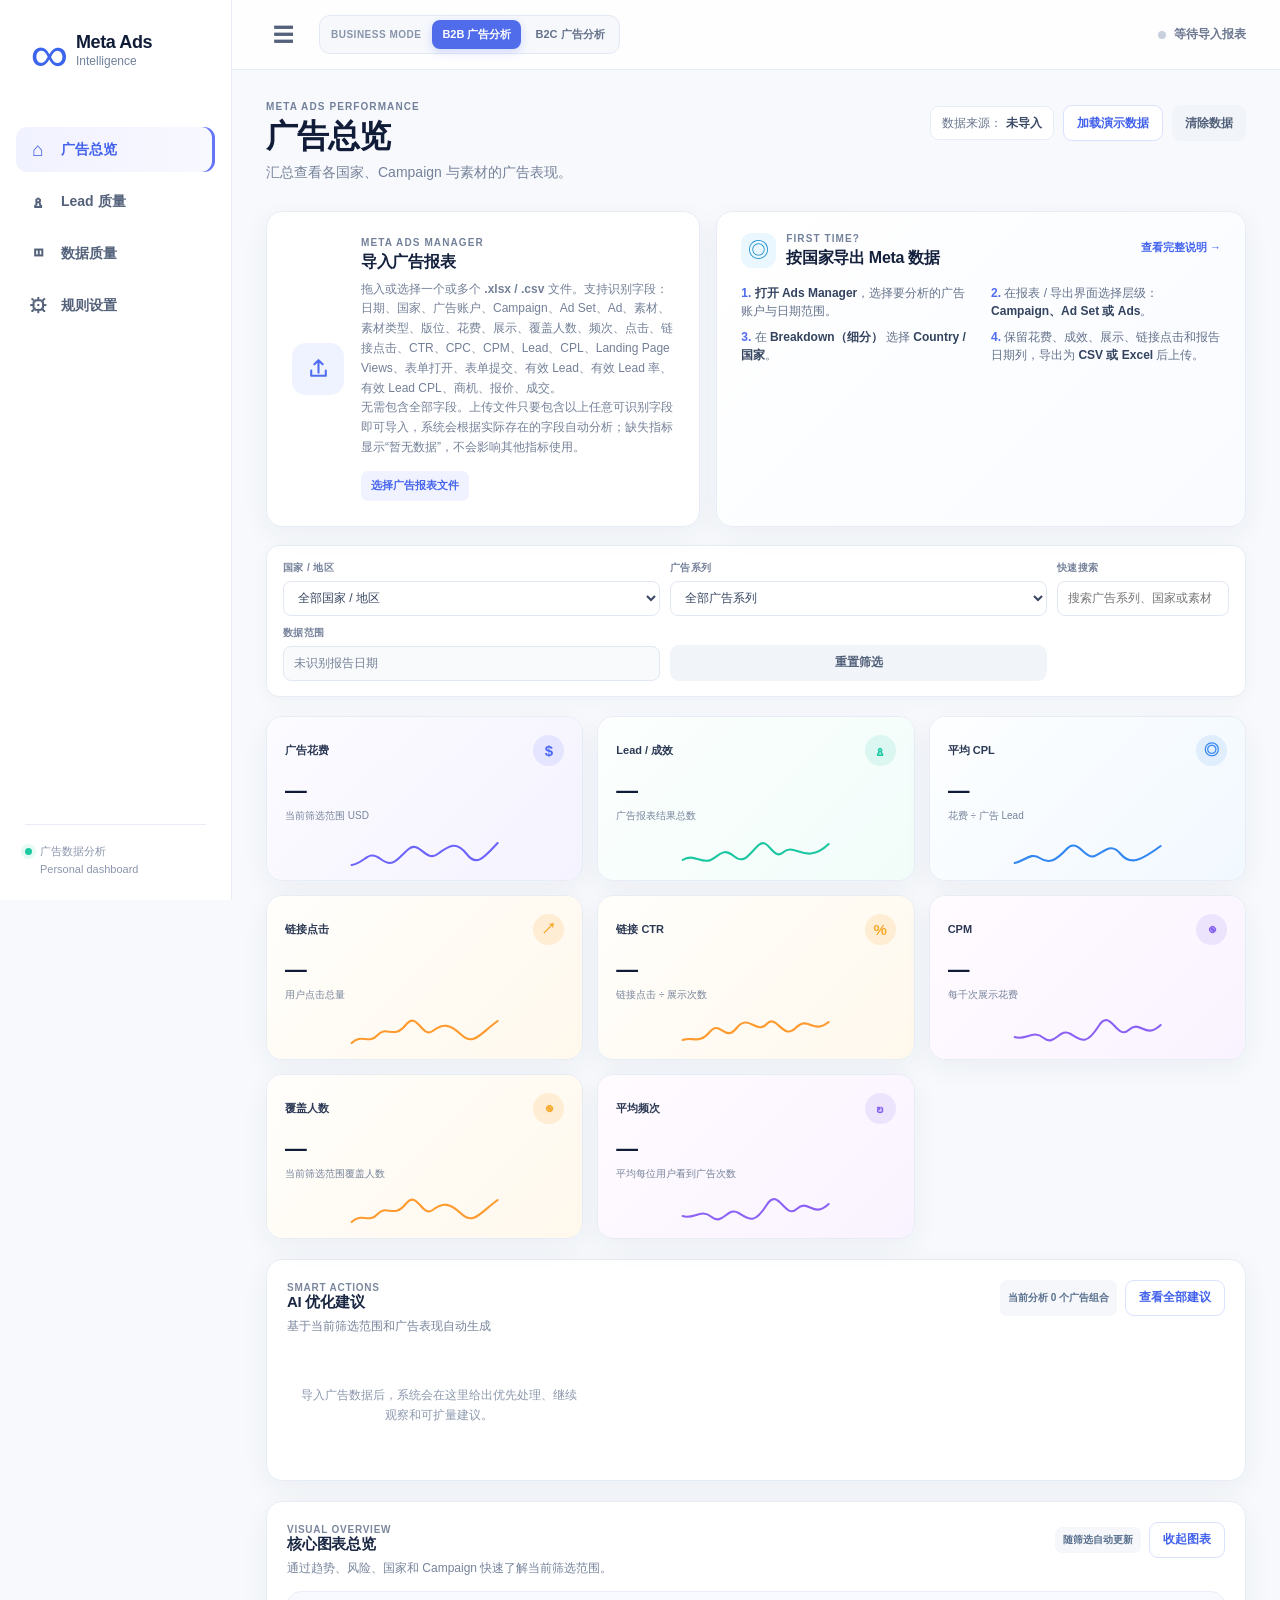
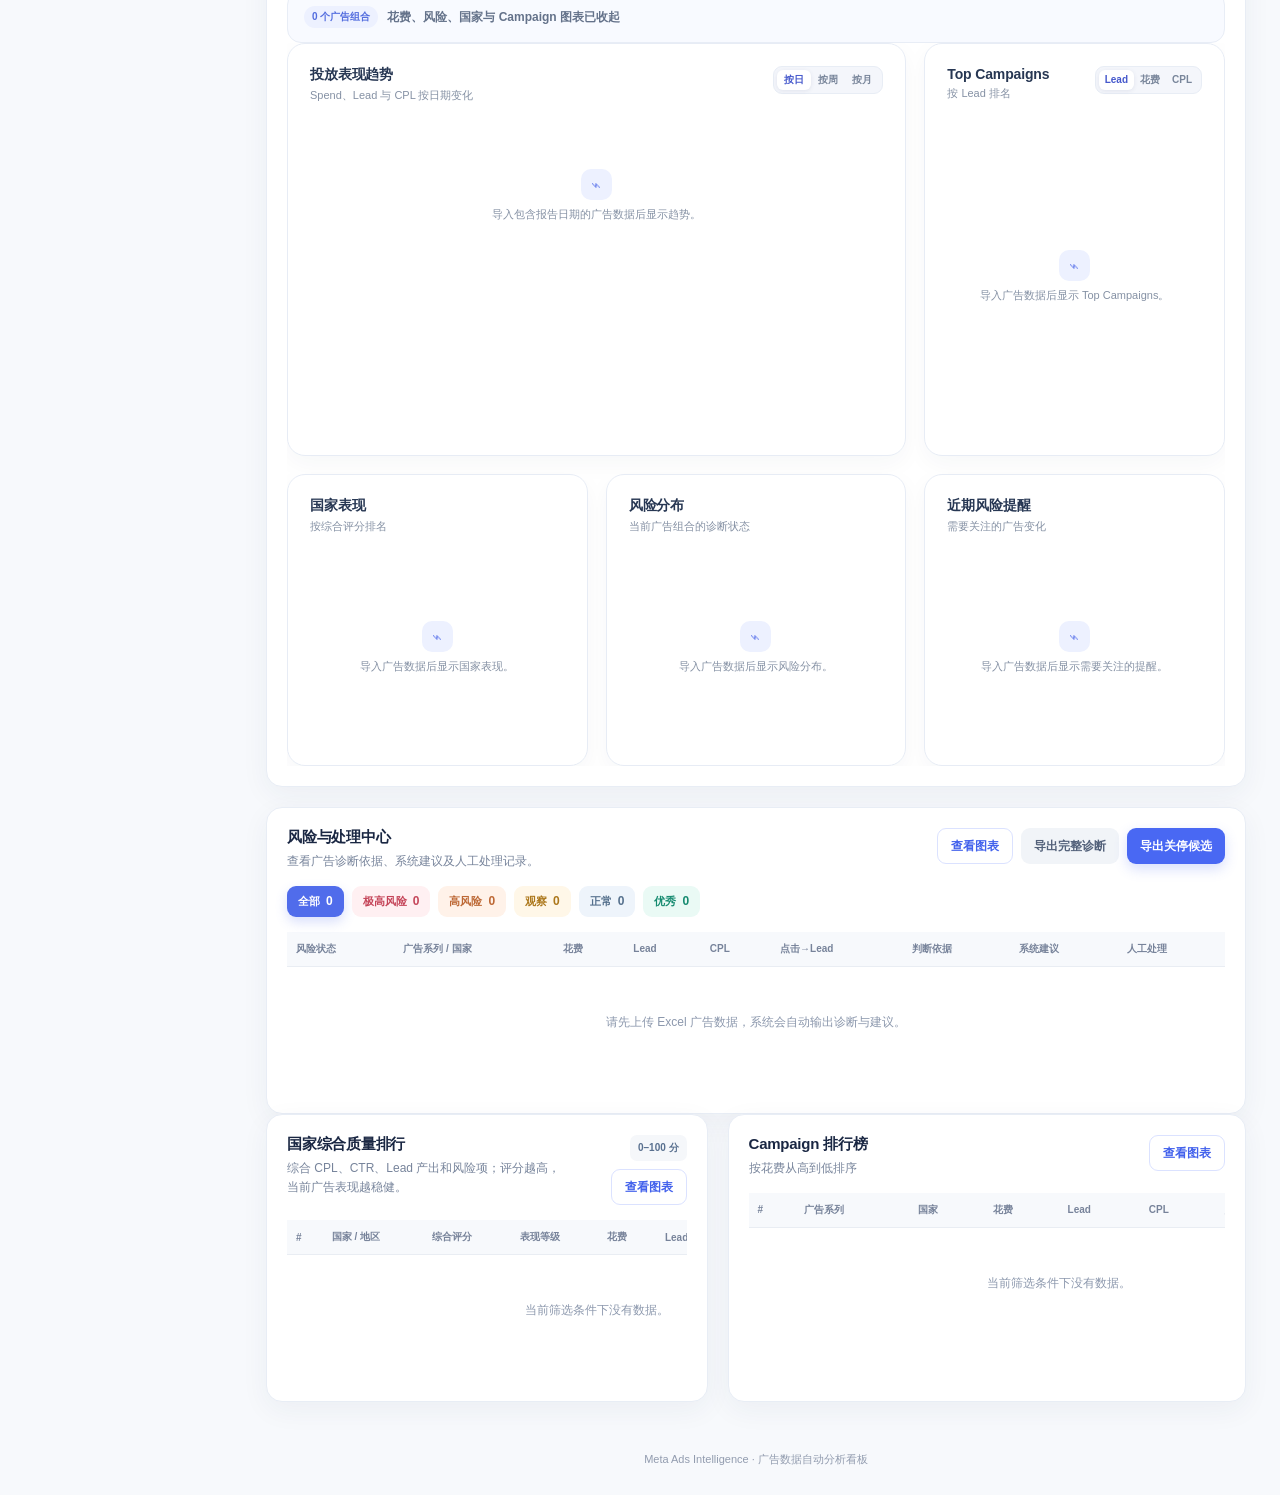
==== commit a7e7c7d5: "feat: support partial Meta report imports" ====
--- a/index.html
+++ b/index.html
@@ -29,7 +29,7 @@
       <section class="overview-heading"><div><span class="eyebrow">META ADS PERFORMANCE</span><h1>广告总览</h1><p>汇总查看各国家、Campaign 与素材的广告表现。</p></div><div class="header-tools"><span class="source-chip">数据来源：<b id="dataSourceLabel">未导入</b></span><button class="btn outline" id="demoButton">加载演示数据</button><button class="btn soft" id="clearDataButton">清除数据</button></div></section>
 
       <section class="import-grid">
-        <label class="upload-card" id="adDropZone"><div class="upload-icon"><svg viewBox="0 0 24 24" fill="none" stroke="currentColor" stroke-width="2"><path d="M12 16V4m0 0-4 4m4-4 4 4M5 14v5h14v-5" stroke-linecap="round" stroke-linejoin="round"/></svg></div><div><span class="card-kicker">META ADS MANAGER</span><h2>导入广告报表</h2><p>拖入或选择一个或多个 <b>.xlsx / .csv</b> 文件。系统自动识别花费、Lead、展示、链接点击、国家、Campaign 与日期。B2C 报表请同时保留 Purchase、Purchase Conversion Value、Landing Page Views、Add to Cart 与 Initiate Checkout。</p><span class="upload-button">选择广告报表文件</span></div><input id="adFileInput" type="file" accept=".xlsx,.csv" multiple hidden></label>
+        <label class="upload-card" id="adDropZone"><div class="upload-icon"><svg viewBox="0 0 24 24" fill="none" stroke="currentColor" stroke-width="2"><path d="M12 16V4m0 0-4 4m4-4 4 4M5 14v5h14v-5" stroke-linecap="round" stroke-linejoin="round"/></svg></div><div><span class="card-kicker">META ADS MANAGER</span><h2>导入广告报表</h2><p>拖入或选择一个或多个 <b>.xlsx / .csv</b> 文件。支持识别字段：日期、国家、广告账户、Campaign、Ad Set、Ad、素材、素材类型、版位、花费、展示、覆盖人数、频次、点击、链接点击、CTR、CPC、CPM、Lead、CPL、Landing Page Views、表单打开、表单提交、有效 Lead、有效 Lead 率、有效 Lead CPL、商机、报价、成交。<br>无需包含全部字段。上传文件只要包含以上任意可识别字段即可导入，系统会根据实际存在的字段自动分析；缺失指标显示“暂无数据”，不会影响其他指标使用。</p><span class="upload-button">选择广告报表文件</span></div><input id="adFileInput" type="file" accept=".xlsx,.csv" multiple hidden></label>
         <article class="country-guide"><div class="guide-title"><span class="guide-icon">◎</span><div><span class="card-kicker">FIRST TIME?</span><h2>按国家导出 Meta 数据</h2></div><button class="text-button" id="guideButton">查看完整说明 →</button></div><ol><li><b>打开 Ads Manager</b>，选择要分析的广告账户与日期范围。</li><li>在报表 / 导出界面选择层级：<b>Campaign、Ad Set 或 Ads</b>。</li><li>在 <b>Breakdown（细分）</b> 选择 <b>Country / 国家</b>。</li><li>保留花费、成效、展示、链接点击和报告日期列，导出为 <b>CSV 或 Excel</b> 后上传。</li></ol></article>
       </section>
 
@@ -94,8 +94,8 @@
 
 
     <main id="ecommerceView" class="view">
-      <section class="overview-heading"><div><span class="eyebrow">META E-COMMERCE PERFORMANCE</span><h1>B2C 电商广告分析</h1><p>以 Meta Purchases、Meta Attributed GMV、ROAS 和 CPA 为核心，结合转化漏斗定位问题。</p></div><div class="header-tools"><span class="source-chip">数据来源：<b id="b2cSourceLabel">未导入</b></span></div></section>
-      <section class="import-grid b2c-import-grid"><label class="upload-card" id="b2cAdDropZone"><div class="upload-icon"><svg viewBox="0 0 24 24" fill="none" stroke="currentColor" stroke-width="2"><path d="M12 16V4m0 0-4 4m4-4 4 4M5 14v5h14v-5" stroke-linecap="round" stroke-linejoin="round"/></svg></div><div><span class="card-kicker">META ADS MANAGER</span><h2>导入 B2C Meta 广告报表</h2><p>拖入或选择一个或多个 <b>.xlsx / .csv</b> 文件，系统自动识别 Spend、Purchase、GMV、LPV、ATC、Checkout、Reach、Frequency 等电商广告指标。</p><span class="upload-button">选择 B2C 广告报表</span></div><input id="b2cAdFileInput" type="file" accept=".xlsx,.csv" multiple hidden></label></section>
+      <section class="overview-heading"><div><span class="eyebrow">META E-COMMERCE PERFORMANCE</span><h1>B2C 电商广告分析</h1><p>以 Meta Purchases、Meta Attributed GMV、ROAS 和 CPA 为核心，结合转化漏斗定位问题。</p></div><div class="header-tools"><span class="source-chip">数据来源：<b id="b2cSourceLabel">未导入</b></span><button class="btn soft" id="clearCommerceDataButton" type="button">清除数据</button></div></section>
+      <section class="import-grid b2c-import-grid"><section class="upload-card" id="b2cAdDropZone"><div class="upload-icon"><svg viewBox="0 0 24 24" fill="none" stroke="currentColor" stroke-width="2"><path d="M12 16V4m0 0-4 4m4-4 4 4M5 14v5h14v-5" stroke-linecap="round" stroke-linejoin="round"/></svg></div><div><span class="card-kicker">META ADS MANAGER</span><h2>导入 B2C Meta 广告报表</h2><p>拖入或选择一个或多个 <b>.xlsx / .xls / .csv</b> 文件。支持识别字段：日期、国家、广告账户、Campaign、Ad Set、Ad、素材、素材类型、版位、Spend、Impressions、Reach、Frequency、Clicks、Link Clicks、CTR、CPC、CPM、Landing Page Views、Add to Cart、Initiate Checkout、Purchases、Meta Attributed GMV、Purchase Conversion Value、CPA、AOV、Purchase ROAS。<br>无需包含全部字段。文件只要包含以上任意可识别字段即可导入，系统会自动分析已有指标；缺失指标显示“暂无数据”，不会阻止其他数据分析。</p><button class="upload-button" id="commerceUploadButton" type="button">选择 B2C 广告报表</button></div><input id="commerceFileInput" type="file" accept=".xlsx,.xls,.csv" multiple hidden></section></section>
       <section class="metrics" id="b2cMetrics"></section>
       <section class="panel advice-panel"><div class="panel-head"><div><span class="section-label">SMART E-COMMERCE ACTIONS</span><h2>AI 优化建议</h2><p>按 ROAS、CPA、Purchase 和转化漏斗自动生成</p></div><div class="section-actions"><span class="panel-tag" id="b2cAdviceMeta">当前分析 0 个广告组合</span></div></div><div class="advice-list" id="b2cAdviceList"><div class="empty">导入包含 Purchase、GMV 与漏斗字段的 Meta 报表后，系统会在这里给出建议。</div></div><div class="list-toggle-wrap" id="b2cAdviceToggle"></div></section>
       <section class="panel commerce-trend-panel"><div class="panel-head"><div><span class="section-label">CORE E-COMMERCE TREND</span><h2>核心趋势</h2><p>所有趋势随当前日期、国家和 Campaign 筛选条件自动更新。</p></div><div class="commerce-segmented" id="b2cTrendMetricControls" aria-label="B2C 趋势指标"><button type="button" data-commerce-trend="spend" class="active">Spend</button><button type="button" data-commerce-trend="purchases">Purchases</button><button type="button" data-commerce-trend="metaAttributedGmv">GMV</button><button type="button" data-commerce-trend="roas">ROAS</button><button type="button" data-commerce-trend="cpa">CPA</button><button type="button" data-commerce-trend="purchaseCvr">CVR</button></div></div><div id="b2cTrendChart" class="commerce-trend-chart"></div></section>
@@ -120,11 +120,13 @@
 </div>
 
 
+<div class="modal" id="clearCommerceDataModal" role="dialog" aria-modal="true" aria-labelledby="clearCommerceDataTitle"><div class="modal-box"><div class="modal-head"><div><span class="eyebrow">CLEAR B2C DATA</span><h2 id="clearCommerceDataTitle">确认清除当前 B2C 广告数据吗？</h2></div><button type="button" class="close" id="cancelClearCommerceDataButton" aria-label="取消清除">×</button></div><p class="mini-note">此操作会删除当前导入的 B2C Meta 广告数据和对应分析结果，但不会影响 B2B 数据。</p><div class="settings-actions"><button type="button" class="btn soft" id="cancelClearCommerceDataButtonSecondary">取消</button><button type="button" class="btn primary" id="confirmClearCommerceDataButton">确认清除</button></div></div></div>
 <div class="modal" id="commerceDetailModal"><div class="modal-box commerce-detail-modal"><div class="modal-head"><div><span class="eyebrow" id="commerceDetailEyebrow">B2C DIAGNOSTIC DETAIL</span><h2 id="commerceDetailTitle">诊断详情</h2></div><button type="button" class="close" id="closeCommerceDetail">×</button></div><div id="commerceDetailContent"></div><div class="settings-actions commerce-detail-actions" id="commerceDetailActions"></div></div></div>
 <div class="modal" id="adviceModal"><div class="modal-box advice-modal"><div class="modal-head"><div><span class="eyebrow">ALL RECOMMENDATIONS</span><h2>全部优化建议</h2></div><button class="close" id="closeAdvice">×</button></div><div class="advice-filter-bar" id="adviceFilterBar"><button class="advice-filter active" data-advice-filter="all">全部</button><button class="advice-filter critical" data-advice-filter="critical">优先处理</button><button class="advice-filter watch" data-advice-filter="watch">继续观察</button><button class="advice-filter excellent" data-advice-filter="excellent">表现较好</button></div><div class="advice-detail-list" id="adviceDetailList"></div></div></div>
 <div class="modal" id="guideModal"><div class="modal-box guide-modal"><div class="modal-head"><div><span class="eyebrow">IMPORT GUIDE</span><h2>如何导出各国家广告数据</h2></div><button class="close" id="closeGuide">×</button></div><div class="guide-steps"><div><b>1</b><p><strong>进入 Ads Manager</strong><br>选择需要分析的广告账户，并设定需要的日期范围。</p></div><div><b>2</b><p><strong>打开报表或导出功能</strong><br>选择 Campaign、Ad Set 或 Ads 层级；建议首次先用 Campaign 层级。</p></div><div><b>3</b><p><strong>按国家细分</strong><br>在 Breakdown / 细分维度中选择 Country / 国家，使每个国家显示为单独的数据行。</p></div><div><b>4</b><p><strong>保留关键列并导出 Excel</strong><br>至少包含：国家/地区、Campaign、花费、成效或 Lead、展示、链接点击、报告起止日期。导出 .xlsx 后拖入本页。</p></div></div><p class="mini-note">Meta 的页面名称可能随语言或界面更新略有不同；只要导出文件包含上述字段，看板即可自动识别。</p></div></div>
 <div class="modal" id="mappingModal"><div class="modal-box mapping-box"><div class="modal-head"><h2>Lead 字段映射</h2><button class="close" id="closeMapping">×</button></div><p class="mini-note">请确认系统字段对应 Lead 文件中的哪一列。标记为“可选”的字段不影响导入。</p><div id="mappingFields" class="mapping-fields"></div><div class="settings-actions"><button class="btn primary" id="applyMappingButton">确认导入 Lead</button><button class="btn soft" id="cancelMappingButton">取消</button></div></div></div>
 <div class="toast" id="toast"></div>
+<script src="vendor/xlsx.full.min.js"></script>
 <script type="module" src="app.js"></script>
 </body>
 </html>
--- a/styles.css
+++ b/styles.css
@@ -144,7 +144,7 @@
 .upload-icon svg { width: 25px; height: 25px; }
 .upload-card h2, .country-guide h2 { margin: 4px 0 7px; font-size: 16px; letter-spacing: -.3px; }
 .upload-card p { max-width: 440px; margin: 0; color: #748098; font-size: 12px; line-height: 1.65; }
-.upload-button { display: inline-flex; min-height: 30px; align-items: center; margin-top: 13px; padding: 0 10px; color: #4664ec; background: #f0f3ff; border-radius: 7px; font-size: 11px; font-weight: 800; }
+.upload-button { display: inline-flex; min-height: 30px; align-items: center; margin-top: 13px; padding: 0 10px; border: 0; color: #4664ec; background: #f0f3ff; border-radius: 7px; font: inherit; font-size: 11px; font-weight: 800; cursor: pointer; }
 .country-guide { min-height: 181px; padding: 21px 24px 17px; background: linear-gradient(135deg, #fff 0%, #f9fbff 100%); }
 .guide-title { display: flex; align-items: flex-start; gap: 10px; }
 .guide-icon { display: grid; flex: 0 0 35px; width: 35px; height: 35px; place-items: center; color: #188dcb; background: #eaf7ff; border-radius: 11px; font-size: 21px; }
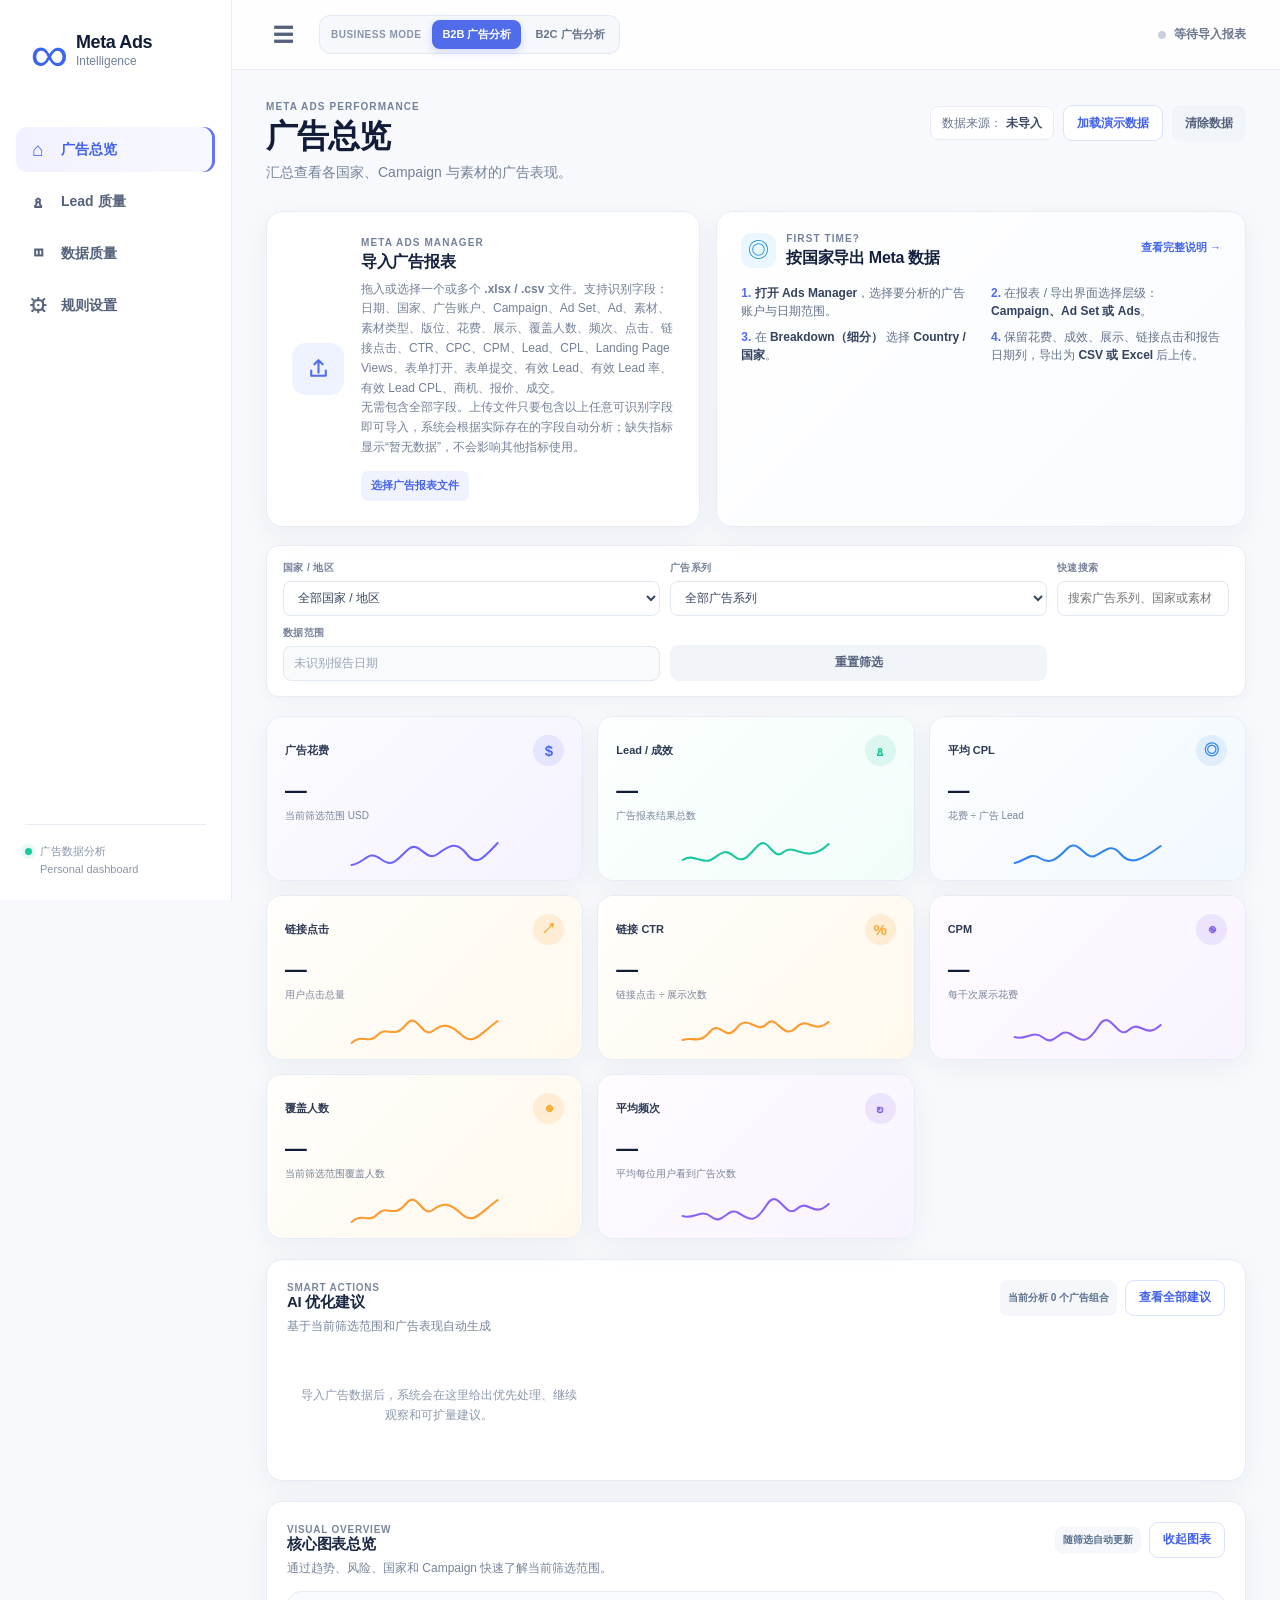
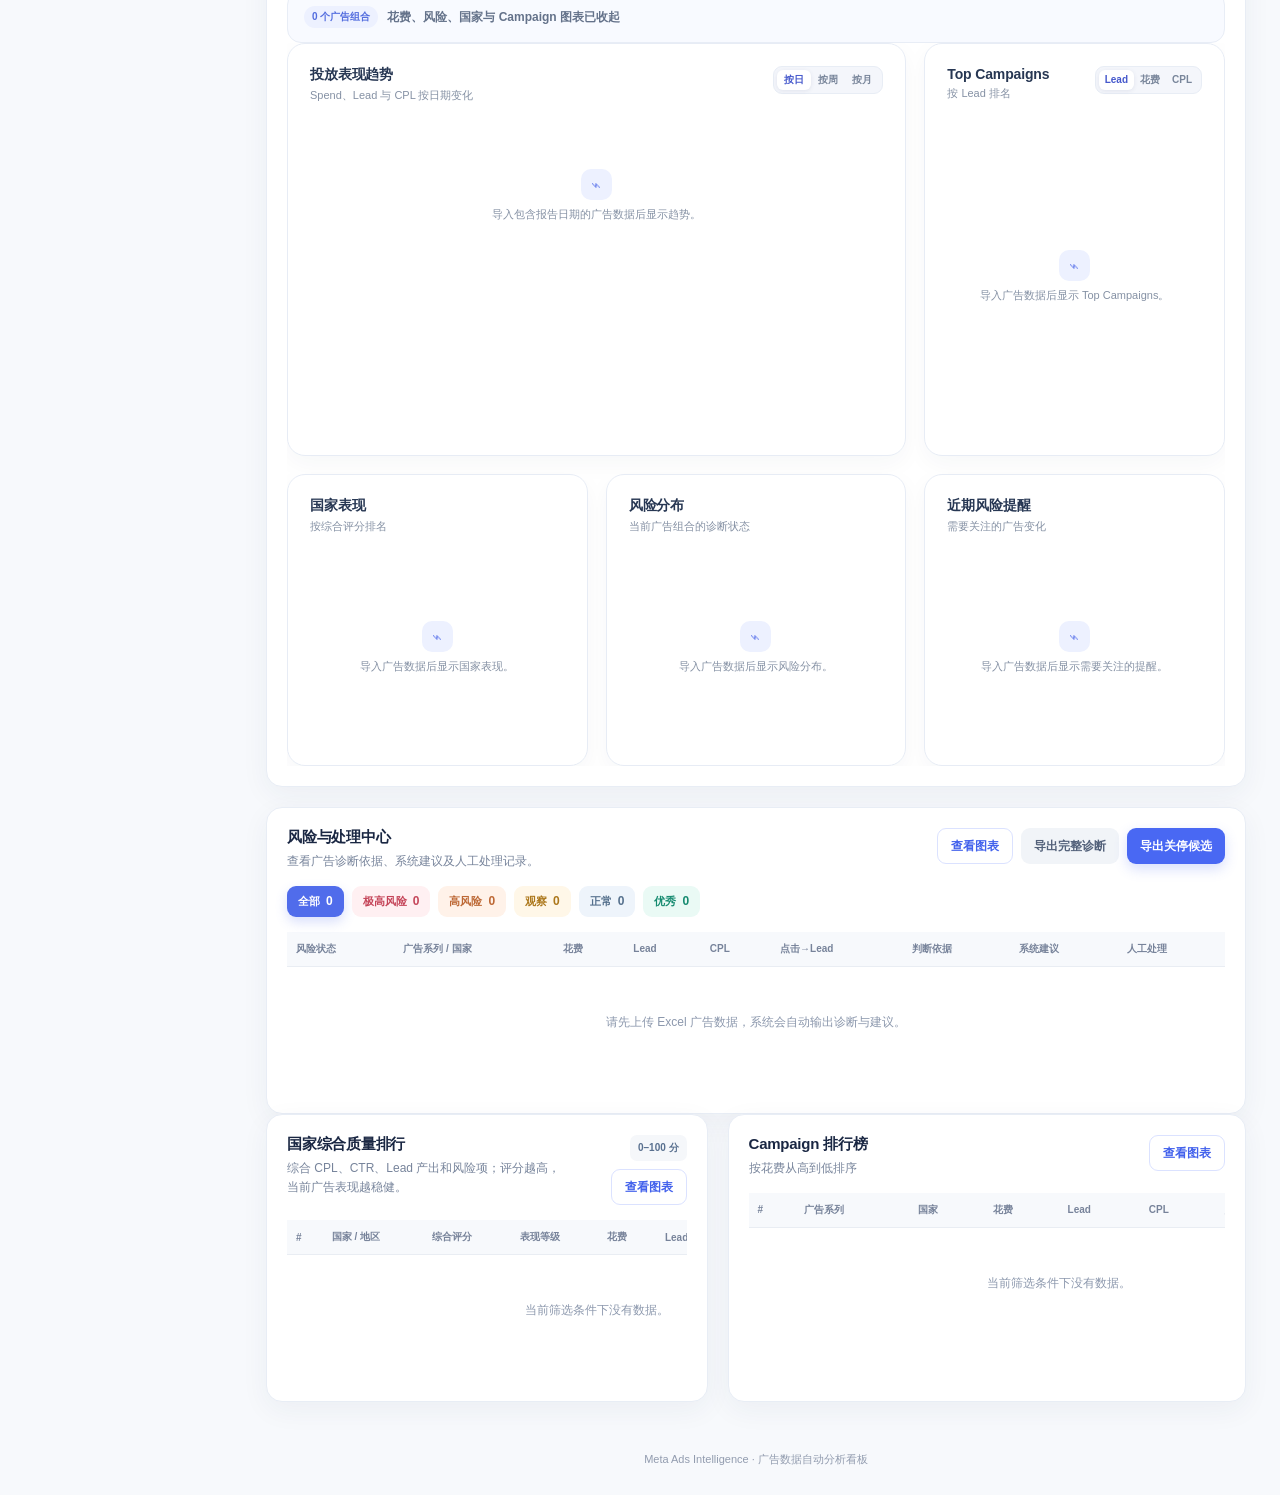
==== commit a2bc2f84: "feat: add independent global date ranges" ====
--- a/index.html
+++ b/index.html
@@ -33,7 +33,7 @@
         <article class="country-guide"><div class="guide-title"><span class="guide-icon">◎</span><div><span class="card-kicker">FIRST TIME?</span><h2>按国家导出 Meta 数据</h2></div><button class="text-button" id="guideButton">查看完整说明 →</button></div><ol><li><b>打开 Ads Manager</b>，选择要分析的广告账户与日期范围。</li><li>在报表 / 导出界面选择层级：<b>Campaign、Ad Set 或 Ads</b>。</li><li>在 <b>Breakdown（细分）</b> 选择 <b>Country / 国家</b>。</li><li>保留花费、成效、展示、链接点击和报告日期列，导出为 <b>CSV 或 Excel</b> 后上传。</li></ol></article>
       </section>
 
-      <section class="filter-bar" id="sharedFilterBar"><div class="control"><label for="countryFilter">国家 / 地区</label><select id="countryFilter"><option value="">全部国家 / 地区</option></select></div><div class="control"><label for="campaignFilter">广告系列</label><select id="campaignFilter"><option value="">全部广告系列</option></select></div><div class="control search-control"><label for="searchInput">快速搜索</label><input id="searchInput" placeholder="搜索广告系列、国家或素材"></div><div class="control"><label for="rangeText">数据范围</label><input id="rangeText" value="导入报表后自动识别" readonly></div><button class="btn soft reset-button" id="resetButton">重置筛选</button></section>
+      <section class="filter-bar" id="sharedFilterBar"><div class="control"><label for="countryFilter">国家 / 地区</label><select id="countryFilter"><option value="">全部国家 / 地区</option></select></div><div class="control"><label for="campaignFilter">广告系列</label><select id="campaignFilter"><option value="">全部广告系列</option></select></div><div class="control search-control"><label for="searchInput">快速搜索</label><input id="searchInput" placeholder="搜索广告系列、国家或素材"></div><div class="control"><label for="rangeText">数据范围</label><input id="rangeText" class="date-range-trigger" value="导入报表后自动识别" readonly aria-haspopup="dialog" aria-controls="dateRangeModal"></div><button class="btn soft reset-button" id="resetButton">重置筛选</button></section>
 
       <section class="metrics"><article class="metric spend"><div class="metric-head"><small>广告花费</small><i>$</i></div><strong id="mSpend">—</strong><span>当前筛选范围 USD</span><svg viewBox="0 0 150 35" aria-hidden="true"><path d="M2 29 C16 27 18 13 31 23 S48 22 59 13 S76 27 88 18 S107 5 117 18 S134 22 148 7"/></svg></article><article class="metric leads"><div class="metric-head"><small>Lead / 成效</small><i>♙</i></div><strong id="mLeads">—</strong><span>广告报表结果总数</span><svg viewBox="0 0 150 35" aria-hidden="true"><path d="M2 24 C12 17 21 28 30 24 S42 11 53 20 S68 18 78 9 S92 26 103 16 S125 30 148 8"/></svg></article><article class="metric cpl"><div class="metric-head"><small>平均 CPL</small><i>◎</i></div><strong id="mCpl">—</strong><span>花费 ÷ 广告 Lead</span><svg viewBox="0 0 150 35" aria-hidden="true"><path d="M2 27 C12 25 18 16 27 22 S43 25 54 13 S72 24 82 20 S98 6 108 18 S129 24 148 10"/></svg></article><article class="metric clicks"><div class="metric-head"><small>链接点击</small><i>↗</i></div><strong id="mClicks">—</strong><span>用户点击总量</span><svg viewBox="0 0 150 35" aria-hidden="true"><path d="M2 28 C12 18 19 30 28 20 S44 25 56 10 S72 24 83 16 S100 9 112 20 S130 19 148 6"/></svg></article><article class="metric clicks"><div class="metric-head"><small>链接 CTR</small><i>%</i></div><strong id="mCtr">—</strong><span>链接点击 ÷ 展示次数</span><svg viewBox="0 0 150 35" aria-hidden="true"><path d="M2 25 C12 21 18 30 29 17 S44 28 56 13 S76 20 86 9 S102 26 115 13 S132 20 148 7"/></svg></article><article class="metric cpm"><div class="metric-head"><small>CPM</small><i>◉</i></div><strong id="mCpm">—</strong><span>每千次展示花费</span><svg viewBox="0 0 150 35" aria-hidden="true"><path d="M2 22 C13 26 20 14 31 23 S47 12 58 19 S74 30 86 11 S104 26 116 15 S132 25 148 10"/></svg></article><article class="metric clicks"><div class="metric-head"><small>覆盖人数</small><i>◉</i></div><strong id="mReach">—</strong><span>当前筛选范围覆盖人数</span><svg viewBox="0 0 150 35" aria-hidden="true"><path d="M2 28 C12 18 19 30 28 20 S44 25 56 10 S72 24 83 16 S100 9 112 20 S130 19 148 6"/></svg></article><article class="metric cpm"><div class="metric-head"><small>平均频次</small><i>↻</i></div><strong id="mFrequency">—</strong><span>平均每位用户看到广告次数</span><svg viewBox="0 0 150 35" aria-hidden="true"><path d="M2 22 C13 26 20 14 31 23 S47 12 58 19 S74 30 86 11 S104 26 116 15 S132 25 148 10"/></svg></article></section>
 
@@ -120,11 +120,13 @@
 </div>
 
 
+<div class="modal" id="dateRangeModal" role="dialog" aria-modal="true" aria-labelledby="dateRangeTitle"><div class="modal-box date-range-modal"><div class="modal-head"><div><span class="eyebrow">DATE RANGE ANALYSIS</span><h2 id="dateRangeTitle">选择分析日期范围</h2></div><button type="button" class="close" id="closeDateRange" aria-label="关闭日期范围选择">×</button></div><p class="mini-note" id="dateRangeAvailableText">导入有日期数据后可选择分析范围。</p><div class="date-range-quick-wrap"><span class="control-label">快捷范围</span><div class="date-range-quick-options" id="dateRangeQuickOptions"></div></div><div class="date-range-fields"><div class="control"><label for="dateRangeStart">开始日期</label><input type="date" id="dateRangeStart"></div><div class="control"><label for="dateRangeEnd">结束日期</label><input type="date" id="dateRangeEnd"></div></div><p class="date-range-error" id="dateRangeError" role="alert" aria-live="polite"></p><div class="settings-actions"><button type="button" class="btn primary" id="applyDateRangeButton">应用日期范围</button><button type="button" class="btn soft" id="cancelDateRangeButton">取消</button></div></div></div>
 <div class="modal" id="clearCommerceDataModal" role="dialog" aria-modal="true" aria-labelledby="clearCommerceDataTitle"><div class="modal-box"><div class="modal-head"><div><span class="eyebrow">CLEAR B2C DATA</span><h2 id="clearCommerceDataTitle">确认清除当前 B2C 广告数据吗？</h2></div><button type="button" class="close" id="cancelClearCommerceDataButton" aria-label="取消清除">×</button></div><p class="mini-note">此操作会删除当前导入的 B2C Meta 广告数据和对应分析结果，但不会影响 B2B 数据。</p><div class="settings-actions"><button type="button" class="btn soft" id="cancelClearCommerceDataButtonSecondary">取消</button><button type="button" class="btn primary" id="confirmClearCommerceDataButton">确认清除</button></div></div></div>
 <div class="modal" id="commerceDetailModal"><div class="modal-box commerce-detail-modal"><div class="modal-head"><div><span class="eyebrow" id="commerceDetailEyebrow">B2C DIAGNOSTIC DETAIL</span><h2 id="commerceDetailTitle">诊断详情</h2></div><button type="button" class="close" id="closeCommerceDetail">×</button></div><div id="commerceDetailContent"></div><div class="settings-actions commerce-detail-actions" id="commerceDetailActions"></div></div></div>
 <div class="modal" id="adviceModal"><div class="modal-box advice-modal"><div class="modal-head"><div><span class="eyebrow">ALL RECOMMENDATIONS</span><h2>全部优化建议</h2></div><button class="close" id="closeAdvice">×</button></div><div class="advice-filter-bar" id="adviceFilterBar"><button class="advice-filter active" data-advice-filter="all">全部</button><button class="advice-filter critical" data-advice-filter="critical">优先处理</button><button class="advice-filter watch" data-advice-filter="watch">继续观察</button><button class="advice-filter excellent" data-advice-filter="excellent">表现较好</button></div><div class="advice-detail-list" id="adviceDetailList"></div></div></div>
 <div class="modal" id="guideModal"><div class="modal-box guide-modal"><div class="modal-head"><div><span class="eyebrow">IMPORT GUIDE</span><h2>如何导出各国家广告数据</h2></div><button class="close" id="closeGuide">×</button></div><div class="guide-steps"><div><b>1</b><p><strong>进入 Ads Manager</strong><br>选择需要分析的广告账户，并设定需要的日期范围。</p></div><div><b>2</b><p><strong>打开报表或导出功能</strong><br>选择 Campaign、Ad Set 或 Ads 层级；建议首次先用 Campaign 层级。</p></div><div><b>3</b><p><strong>按国家细分</strong><br>在 Breakdown / 细分维度中选择 Country / 国家，使每个国家显示为单独的数据行。</p></div><div><b>4</b><p><strong>保留关键列并导出 Excel</strong><br>至少包含：国家/地区、Campaign、花费、成效或 Lead、展示、链接点击、报告起止日期。导出 .xlsx 后拖入本页。</p></div></div><p class="mini-note">Meta 的页面名称可能随语言或界面更新略有不同；只要导出文件包含上述字段，看板即可自动识别。</p></div></div>
 <div class="modal" id="mappingModal"><div class="modal-box mapping-box"><div class="modal-head"><h2>Lead 字段映射</h2><button class="close" id="closeMapping">×</button></div><p class="mini-note">请确认系统字段对应 Lead 文件中的哪一列。标记为“可选”的字段不影响导入。</p><div id="mappingFields" class="mapping-fields"></div><div class="settings-actions"><button class="btn primary" id="applyMappingButton">确认导入 Lead</button><button class="btn soft" id="cancelMappingButton">取消</button></div></div></div>
+<div class="modal" id="adImportMappingModal" role="dialog" aria-modal="true" aria-labelledby="adImportMappingTitle"><div class="modal-box mapping-box ad-import-mapping-box"><div class="modal-head"><div><span class="eyebrow">SMART FIELD MAPPING</span><h2 id="adImportMappingTitle">广告报表字段识别</h2></div><button type="button" class="close" id="closeAdImportMapping" aria-label="关闭字段识别">×</button></div><p class="mini-note">系统已按字段语义识别常见 Meta 广告指标。带“待确认”的歧义字段不会自动导入，请按实际含义选择，或保留为“不导入”。缺少其他字段不会阻止导入。</p><p class="ad-import-mapping-summary" id="adImportMappingSummary"></p><section class="ad-import-mapping-section"><details class="ad-import-mapping-details"><summary id="adImportMappingConfirmedTitle">已自动识别</summary><div class="ad-import-mapping-list" id="adImportMappingConfirmed"></div></details></section><section class="ad-import-mapping-section"><details class="ad-import-mapping-details" open><summary id="adImportMappingReviewTitle">需要确认</summary><div class="ad-import-mapping-list" id="adImportMappingReview"></div></details></section><section class="ad-import-mapping-section"><details class="ad-import-mapping-details"><summary id="adImportMappingUnusedTitle">未使用字段</summary><div class="ad-import-mapping-list" id="adImportMappingUnused"></div></details></section><div class="settings-actions"><button type="button" class="btn primary" id="applyAdImportMappingButton">确认导入</button><button type="button" class="btn soft" id="cancelAdImportMappingButton">取消</button></div></div></div>
 <div class="toast" id="toast"></div>
 <script src="vendor/xlsx.full.min.js"></script>
 <script type="module" src="app.js"></script>
--- a/styles.css
+++ b/styles.css
@@ -162,6 +162,9 @@
 input, select { width: 100%; height: 35px; padding: 0 10px; color: #374661; background: #fff; border: 1px solid #e2e8f1; border-radius: 8px; outline: none; font-size: 12px; transition: border-color .18s ease, box-shadow .18s ease; }
 input:focus, select:focus { border-color: #9aaaff; box-shadow: 0 0 0 3px #eef0ff; }
 input[readonly] { color: #758198; background: #f8fafc; cursor: default; }
+.date-range-trigger[readonly]:not(:disabled) { cursor: pointer; }
+.date-range-trigger[readonly]:not(:disabled):hover { border-color: #c4cdf7; }
+.date-range-trigger:disabled { color: #9aa5b6; cursor: not-allowed; }
 .reset-button { margin-bottom: 0; white-space: nowrap; }
 
 .metrics { display: grid; grid-template-columns: repeat(6, minmax(140px, 1fr)); gap: 14px; margin-bottom: 20px; }
@@ -254,6 +257,13 @@
 .settings-grid input, .settings-grid select, .mapping-fields select { margin-top: 7px; }
 .rules-grid { grid-template-columns: repeat(3, minmax(0, 1fr)); }
 .settings-actions { display: flex; flex-wrap: wrap; gap: 9px; margin-top: 20px; }
+.date-range-modal { width: min(570px, calc(100vw - 36px)); }
+.date-range-quick-wrap { margin-top: 18px; }
+.control-label { display: block; margin-bottom: 8px; color: #60708a; font-size: 12px; font-weight: 700; }
+.date-range-quick-options { display: flex; flex-wrap: wrap; gap: 8px; }
+.date-range-quick { padding: 8px 11px; }
+.date-range-fields { display: grid; grid-template-columns: repeat(2, minmax(0, 1fr)); gap: 12px; margin-top: 18px; }
+.date-range-error { min-height: 18px; margin: 10px 0 0; color: #c44c5a; font-size: 11px; line-height: 1.5; }
 
 .modal { position: fixed; z-index: 30; inset: 0; display: none; align-items: center; justify-content: center; padding: 18px; background: rgba(22, 35, 62, .38); backdrop-filter: blur(3px); }
 .modal.open { display: flex; }
@@ -646,3 +656,27 @@
 .commerce-action-links .small-btn { white-space: nowrap; }
 .commerce-detail-actions { justify-content: flex-end; }
 @media (max-width: 760px) { .commerce-detail-context { grid-template-columns: 1fr; }.commerce-detail-modal { padding: 18px; }.commerce-action-links { display: grid; grid-template-columns: repeat(2, minmax(0, 1fr)); } }
+
+/* Shared B2B/B2C import mapping preview. It intentionally reuses the existing
+   modal, labels and form controls rather than introducing a new dashboard UI. */
+.ad-import-mapping-box { width: min(800px, calc(100vw - 36px)); }
+.ad-import-mapping-summary { margin: 12px 0; color: #44536d; font-size: 12px; font-weight: 700; }
+.ad-import-mapping-section { margin-top: 16px; }
+.ad-import-mapping-section h3 { margin: 0 0 8px; color: #36435e; font-size: 13px; }
+.ad-import-mapping-details summary { cursor: pointer; color: #36435e; font-size: 13px; font-weight: 800; list-style: none; }
+.ad-import-mapping-details summary::-webkit-details-marker { display: none; }
+.ad-import-mapping-details summary::after { content: "查看"; float: right; color: #71809a; font-size: 11px; font-weight: 700; }
+.ad-import-mapping-details[open] summary::after { content: "收起"; }
+.ad-import-mapping-details .ad-import-mapping-list { margin-top: 8px; }
+.ad-import-mapping-list { display: grid; gap: 7px; max-height: 180px; overflow: auto; }
+.ad-import-mapping-row { display: grid; grid-template-columns: minmax(0, 1fr) minmax(190px, .85fr); align-items: center; gap: 12px; padding: 10px 11px; border: 1px solid #e7ecf4; border-radius: 10px; background: #fbfcff; }
+.ad-import-mapping-row b { display: block; overflow: hidden; color: #34415c; font-size: 12px; text-overflow: ellipsis; white-space: nowrap; }
+.ad-import-mapping-row small { display: block; margin-top: 3px; overflow: hidden; color: #8490a4; font-size: 10px; text-overflow: ellipsis; white-space: nowrap; }
+.ad-import-mapping-row select { width: 100%; margin: 0; }
+.ad-import-mapping-status { display: block; color: #27856c; font-size: 11px; font-weight: 800; }
+.ad-import-mapping-status.unused { color: #8893a5; }
+@media (max-width: 620px) { .ad-import-mapping-row { grid-template-columns: 1fr; gap: 7px; } .ad-import-mapping-list { max-height: 220px; } }
+
+@media (max-width: 560px) {
+  .date-range-fields { grid-template-columns: 1fr; }
+}
